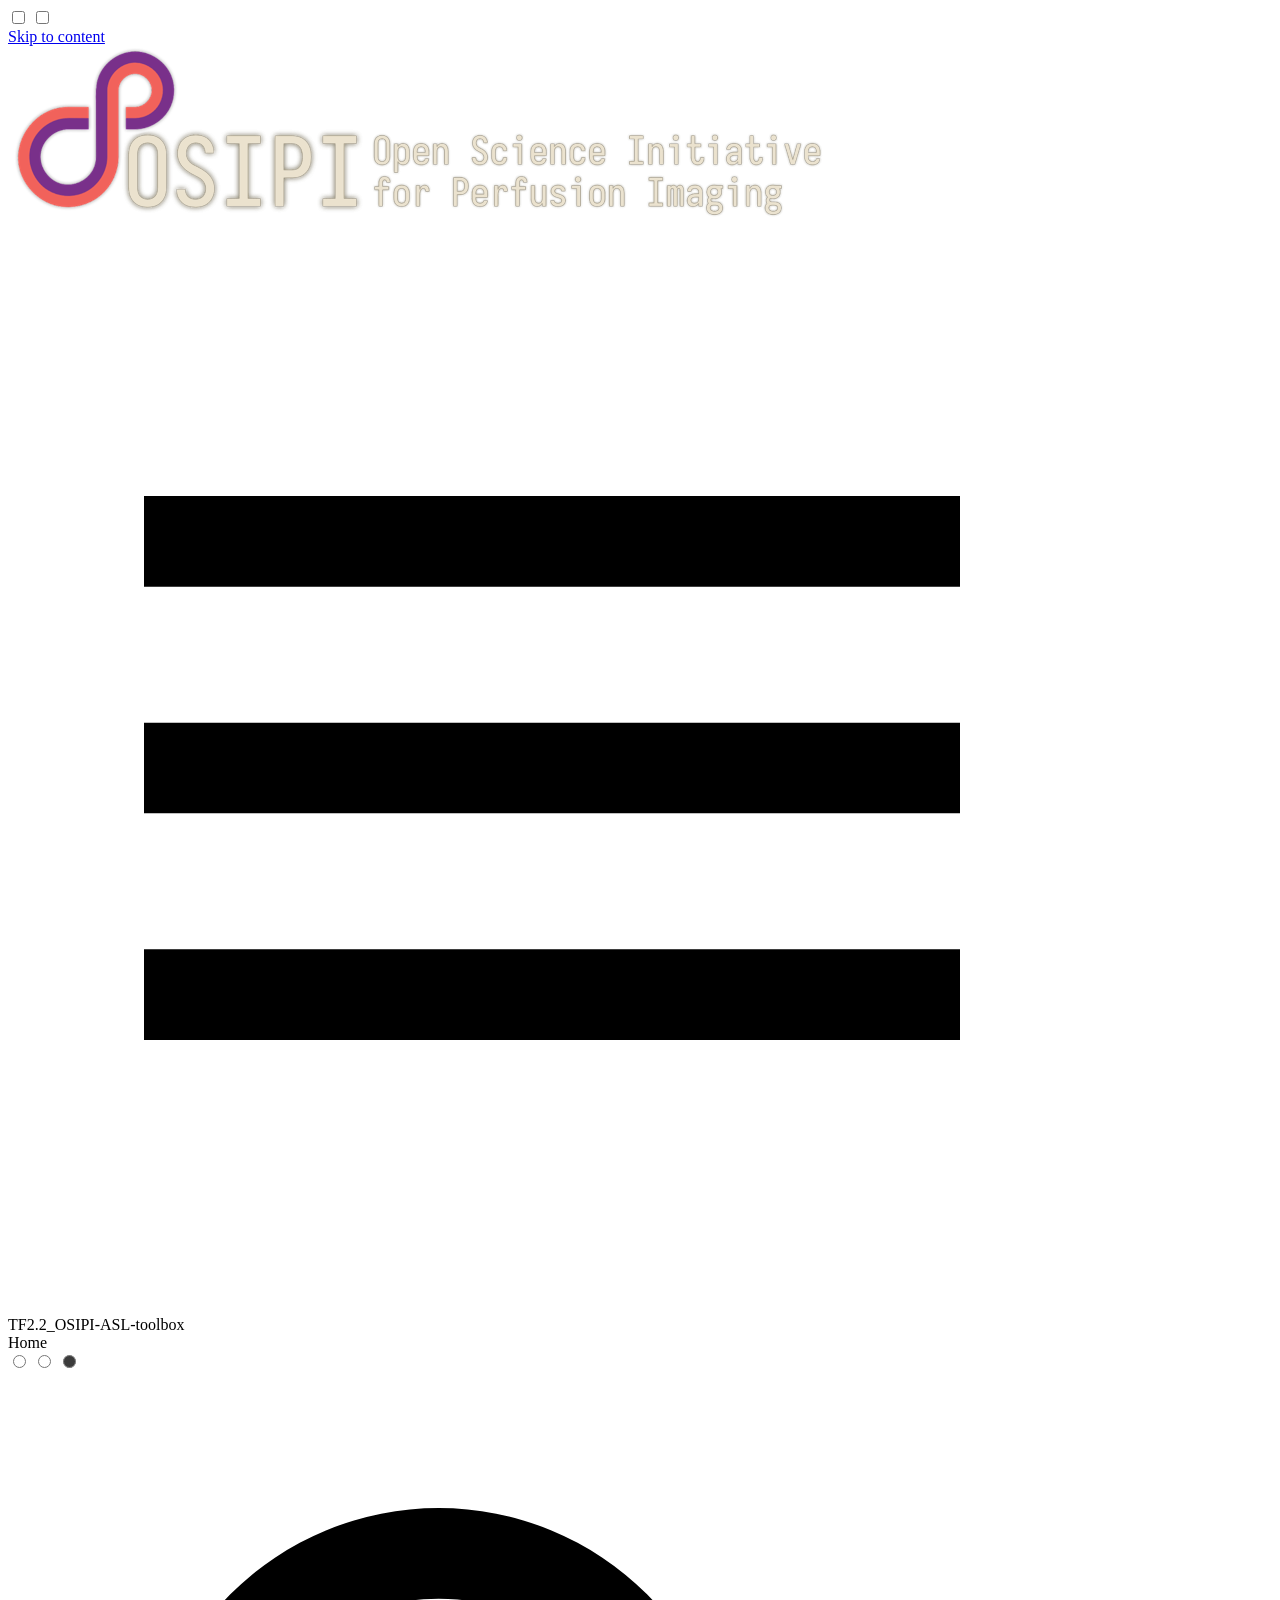
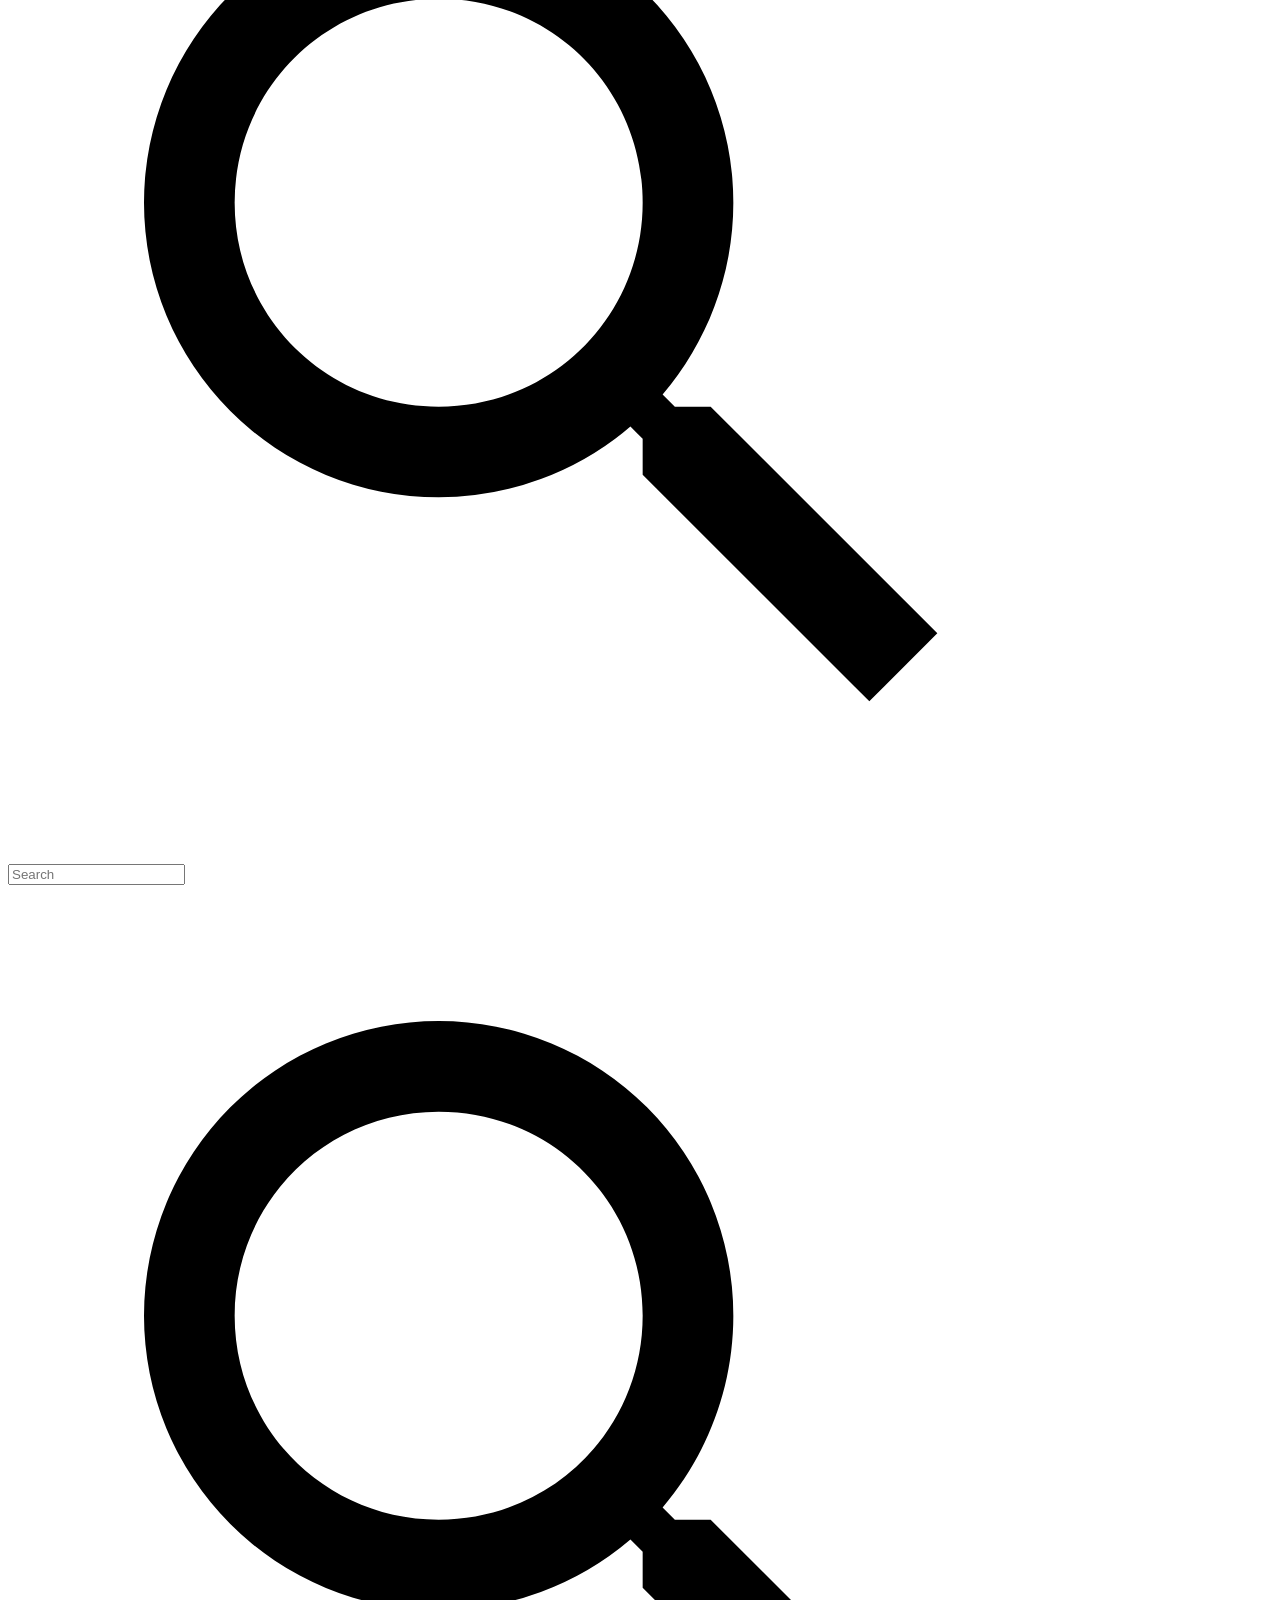
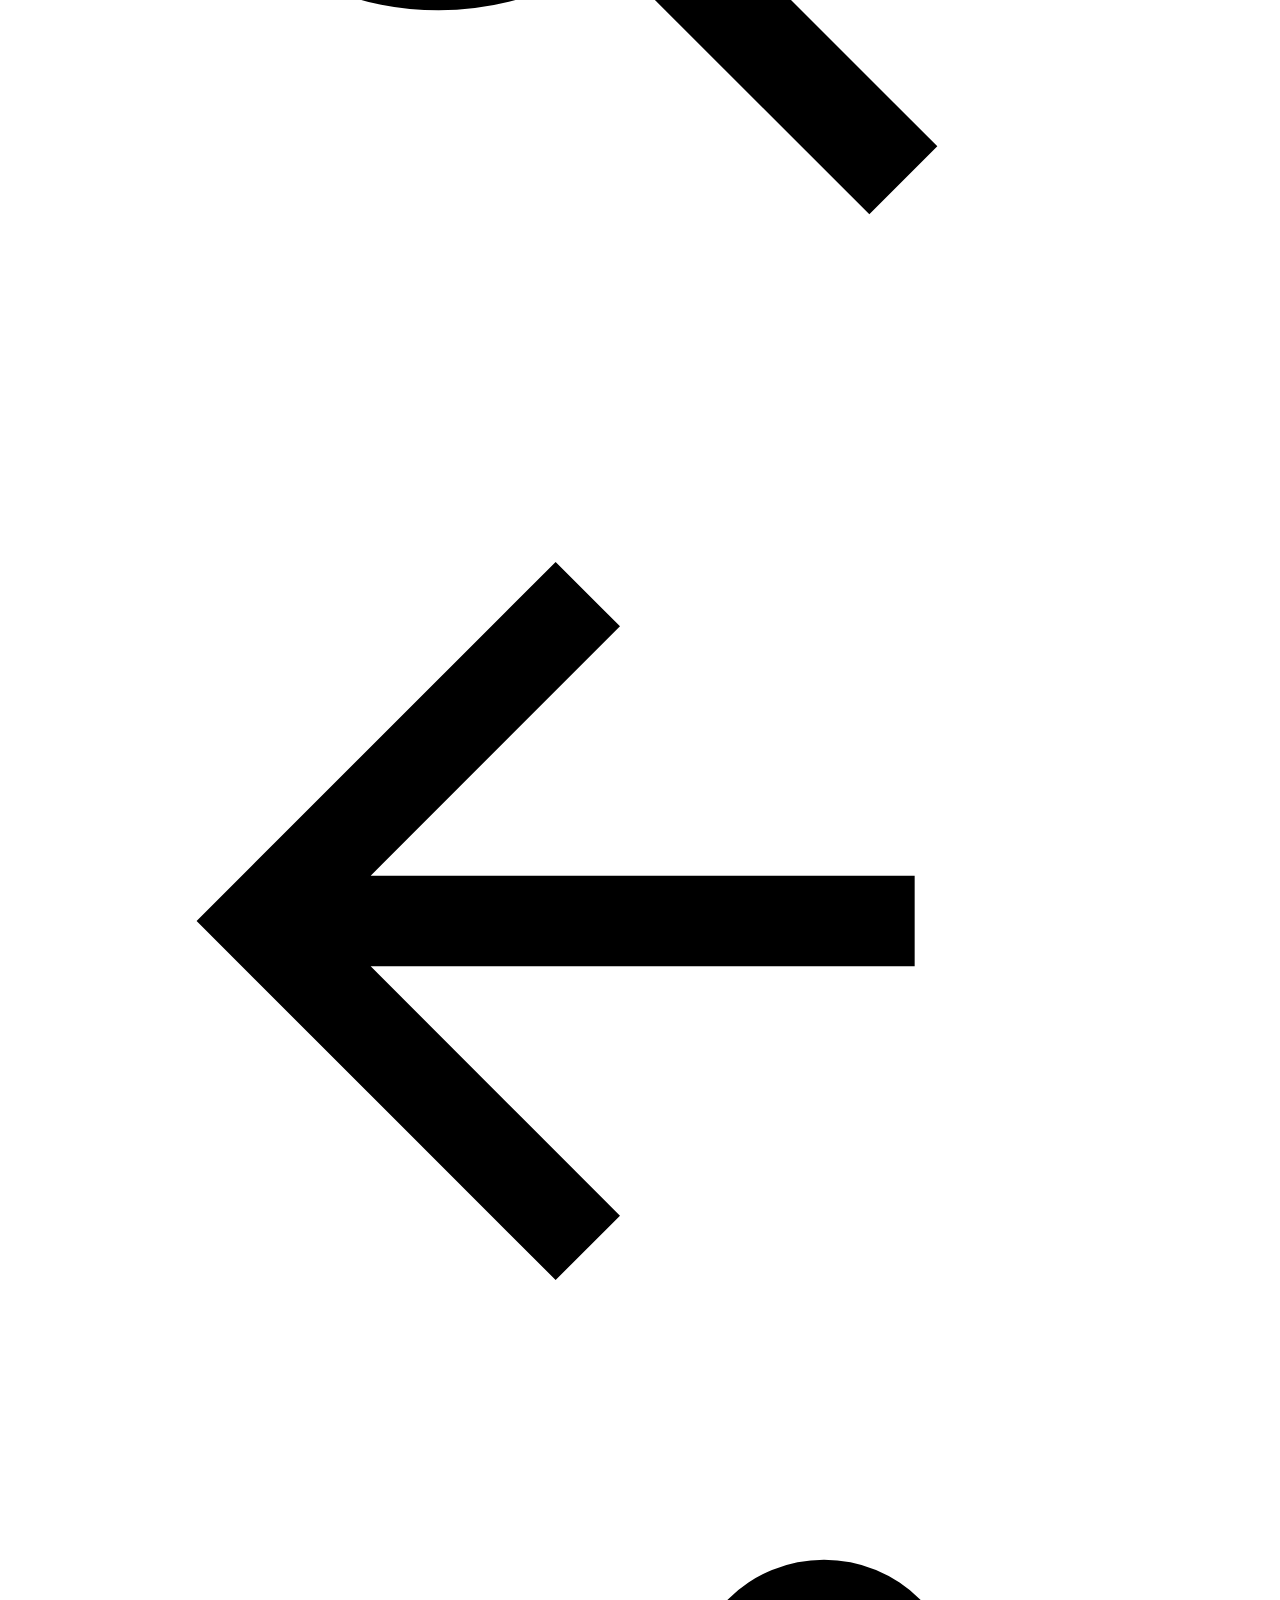
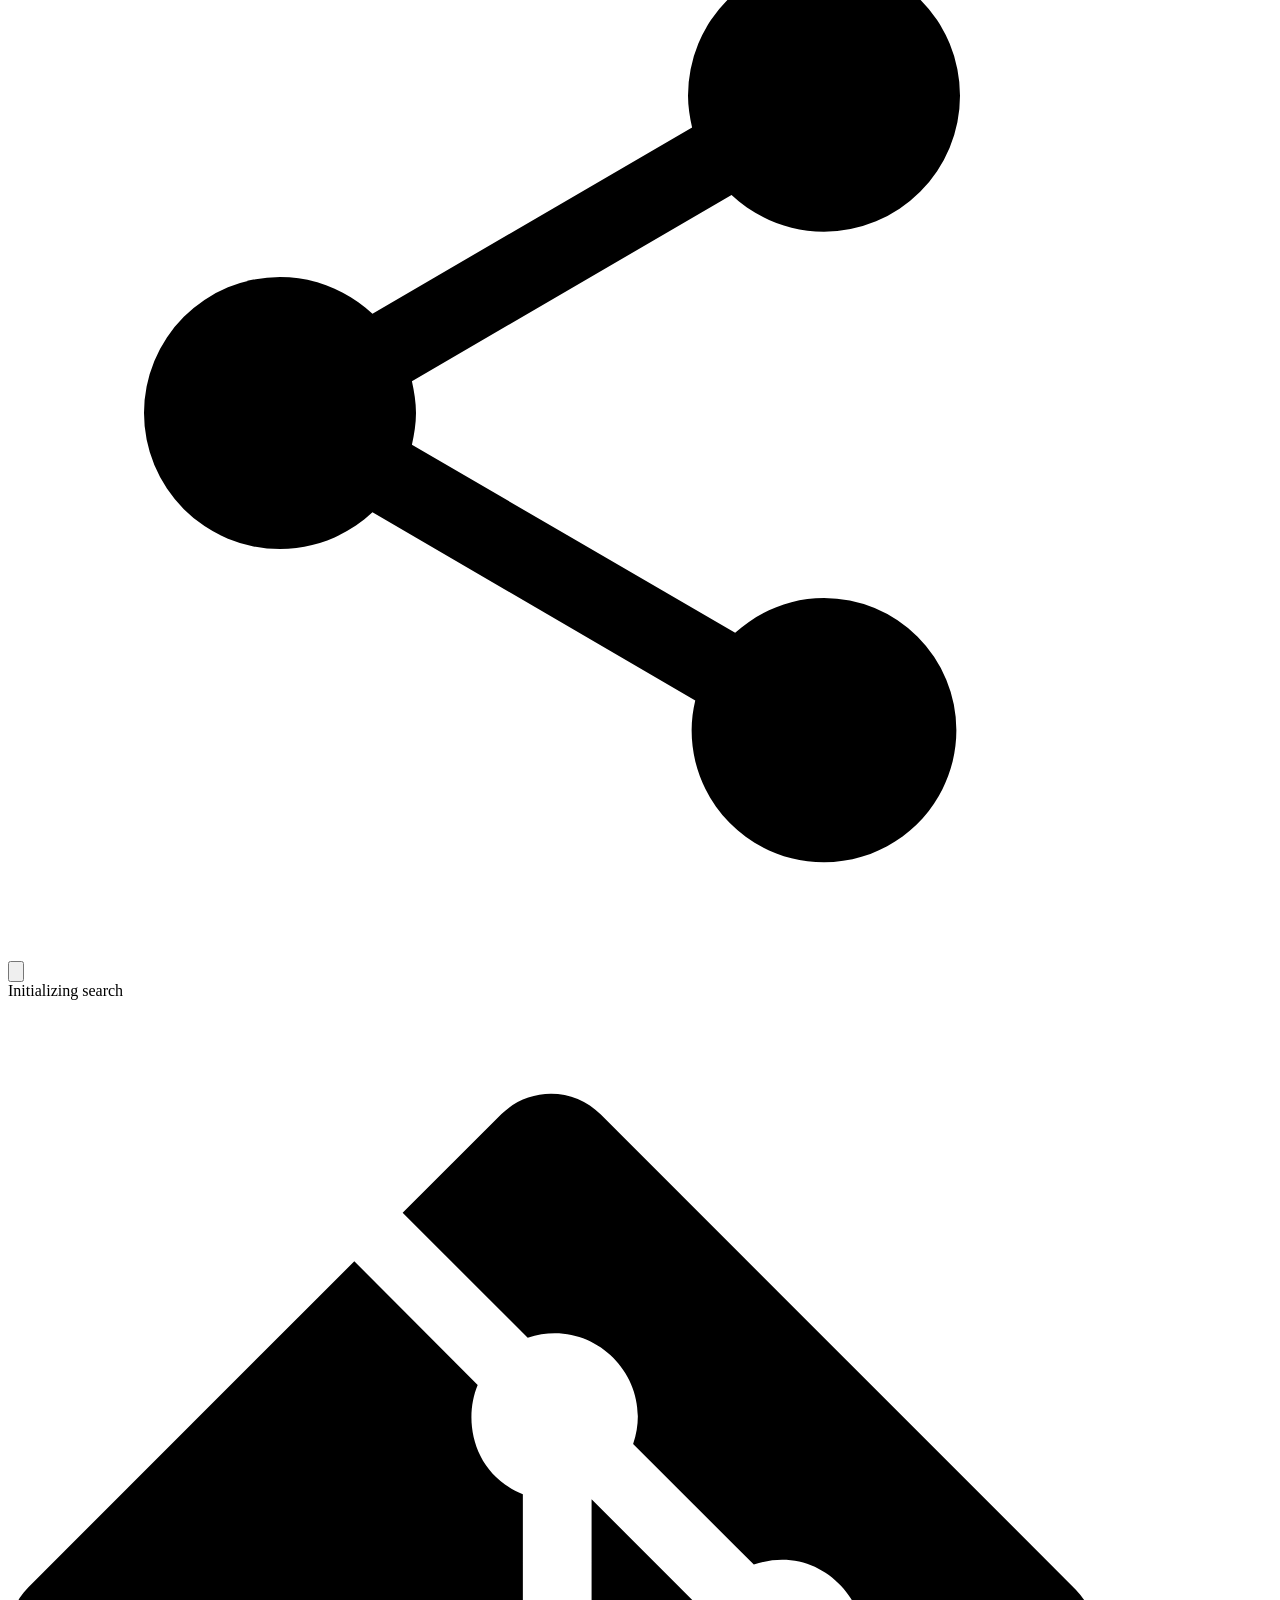
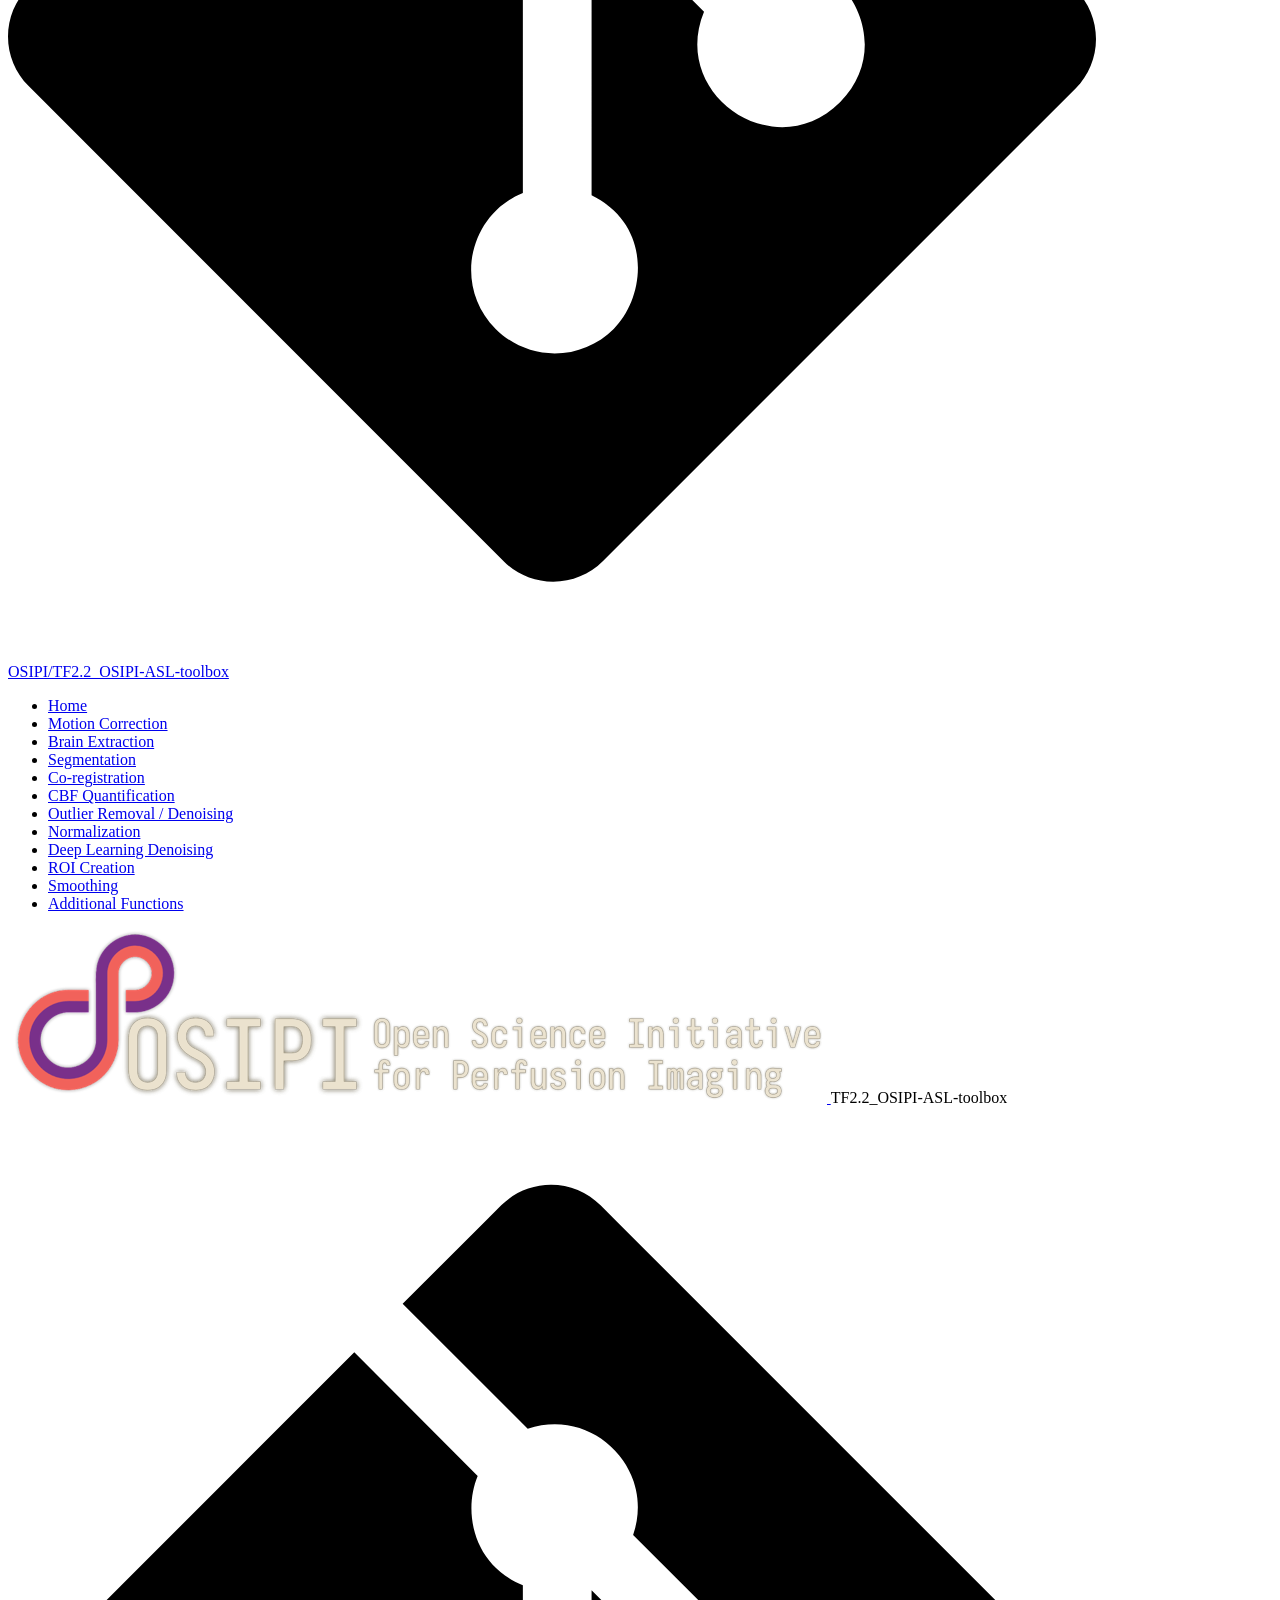
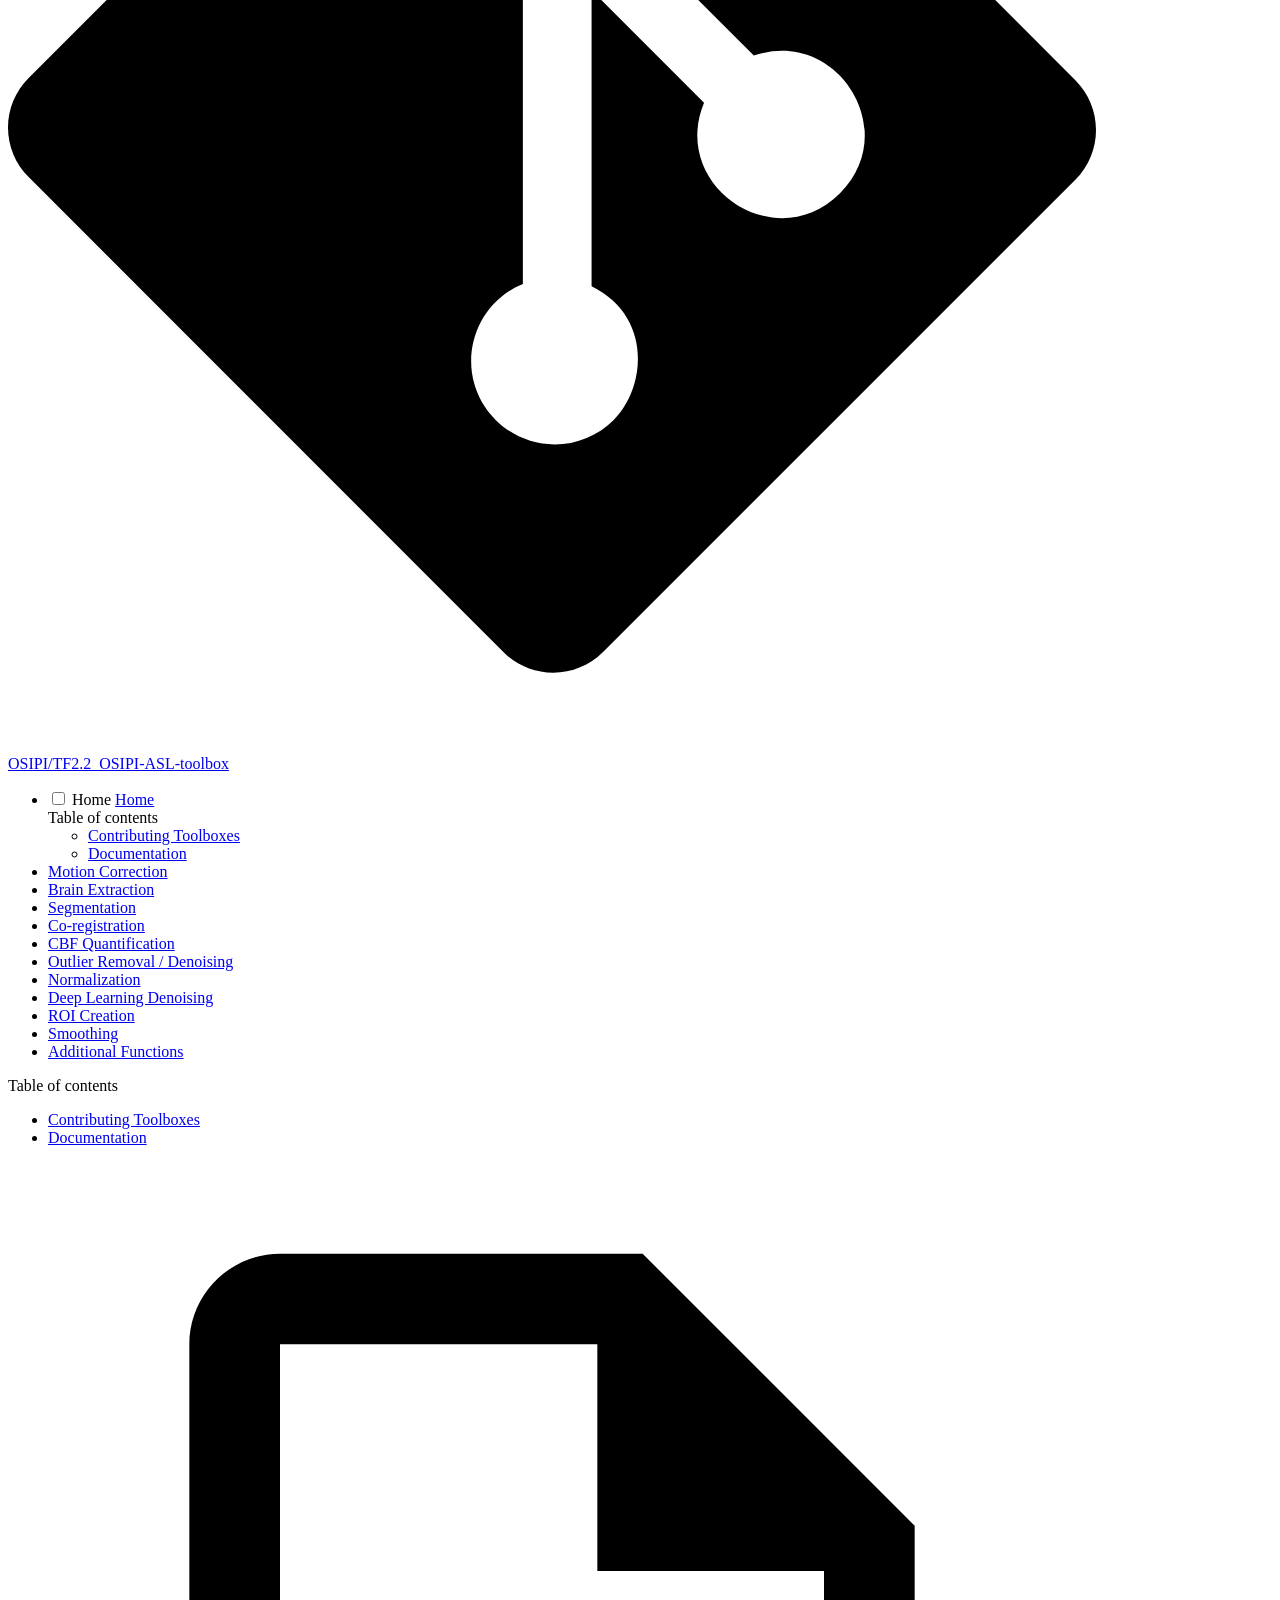
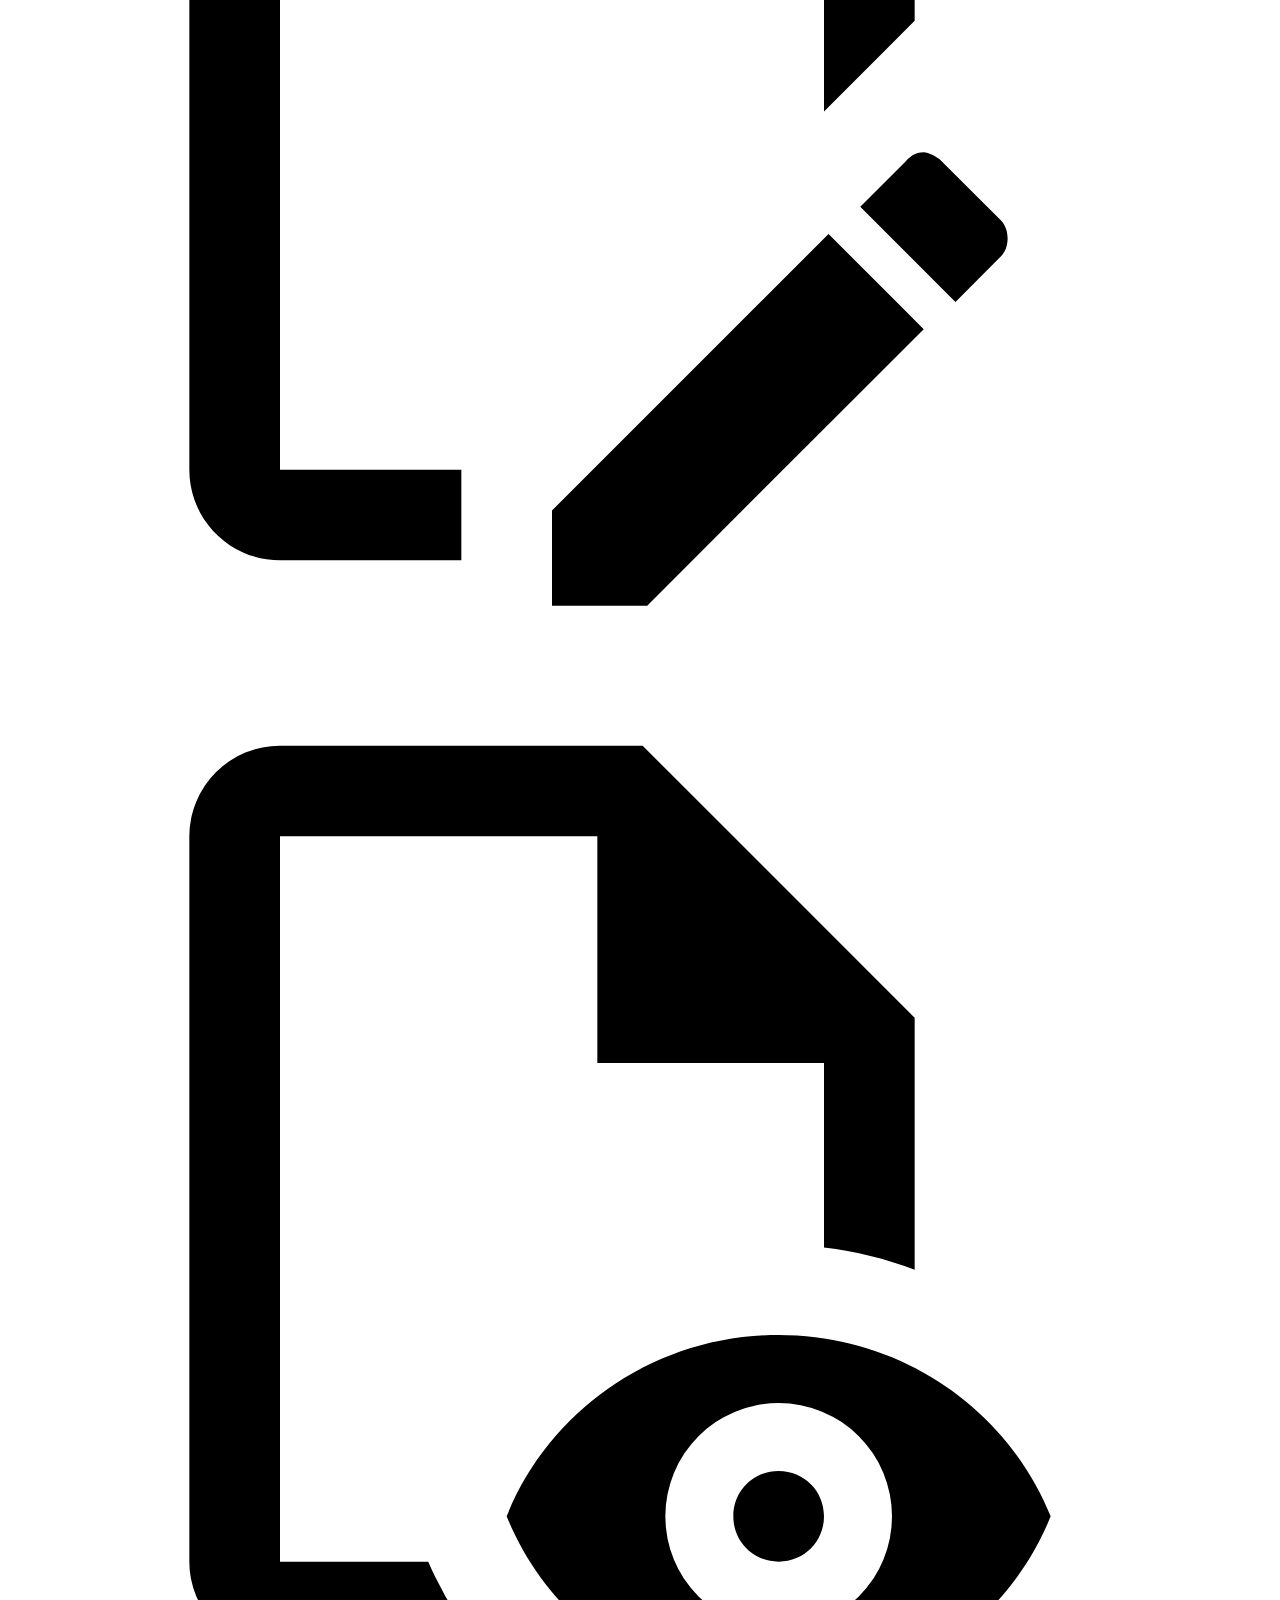
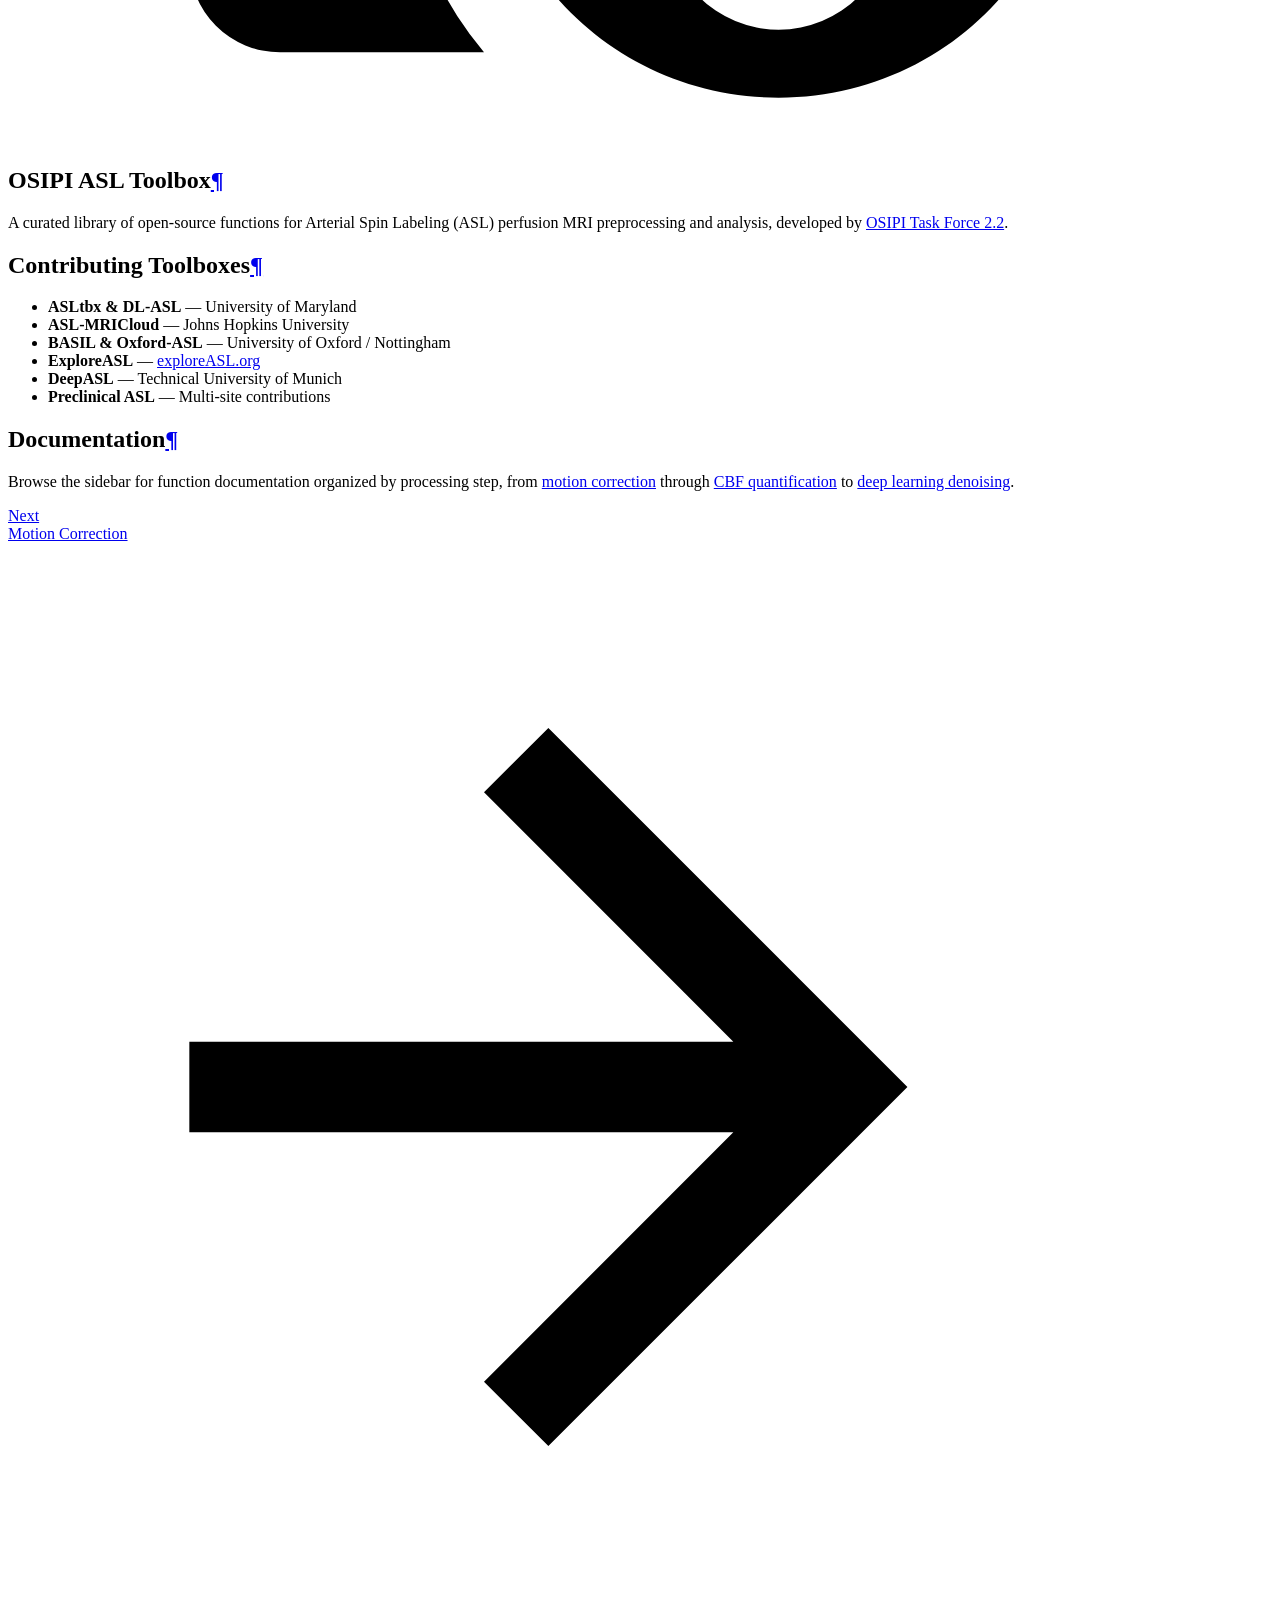
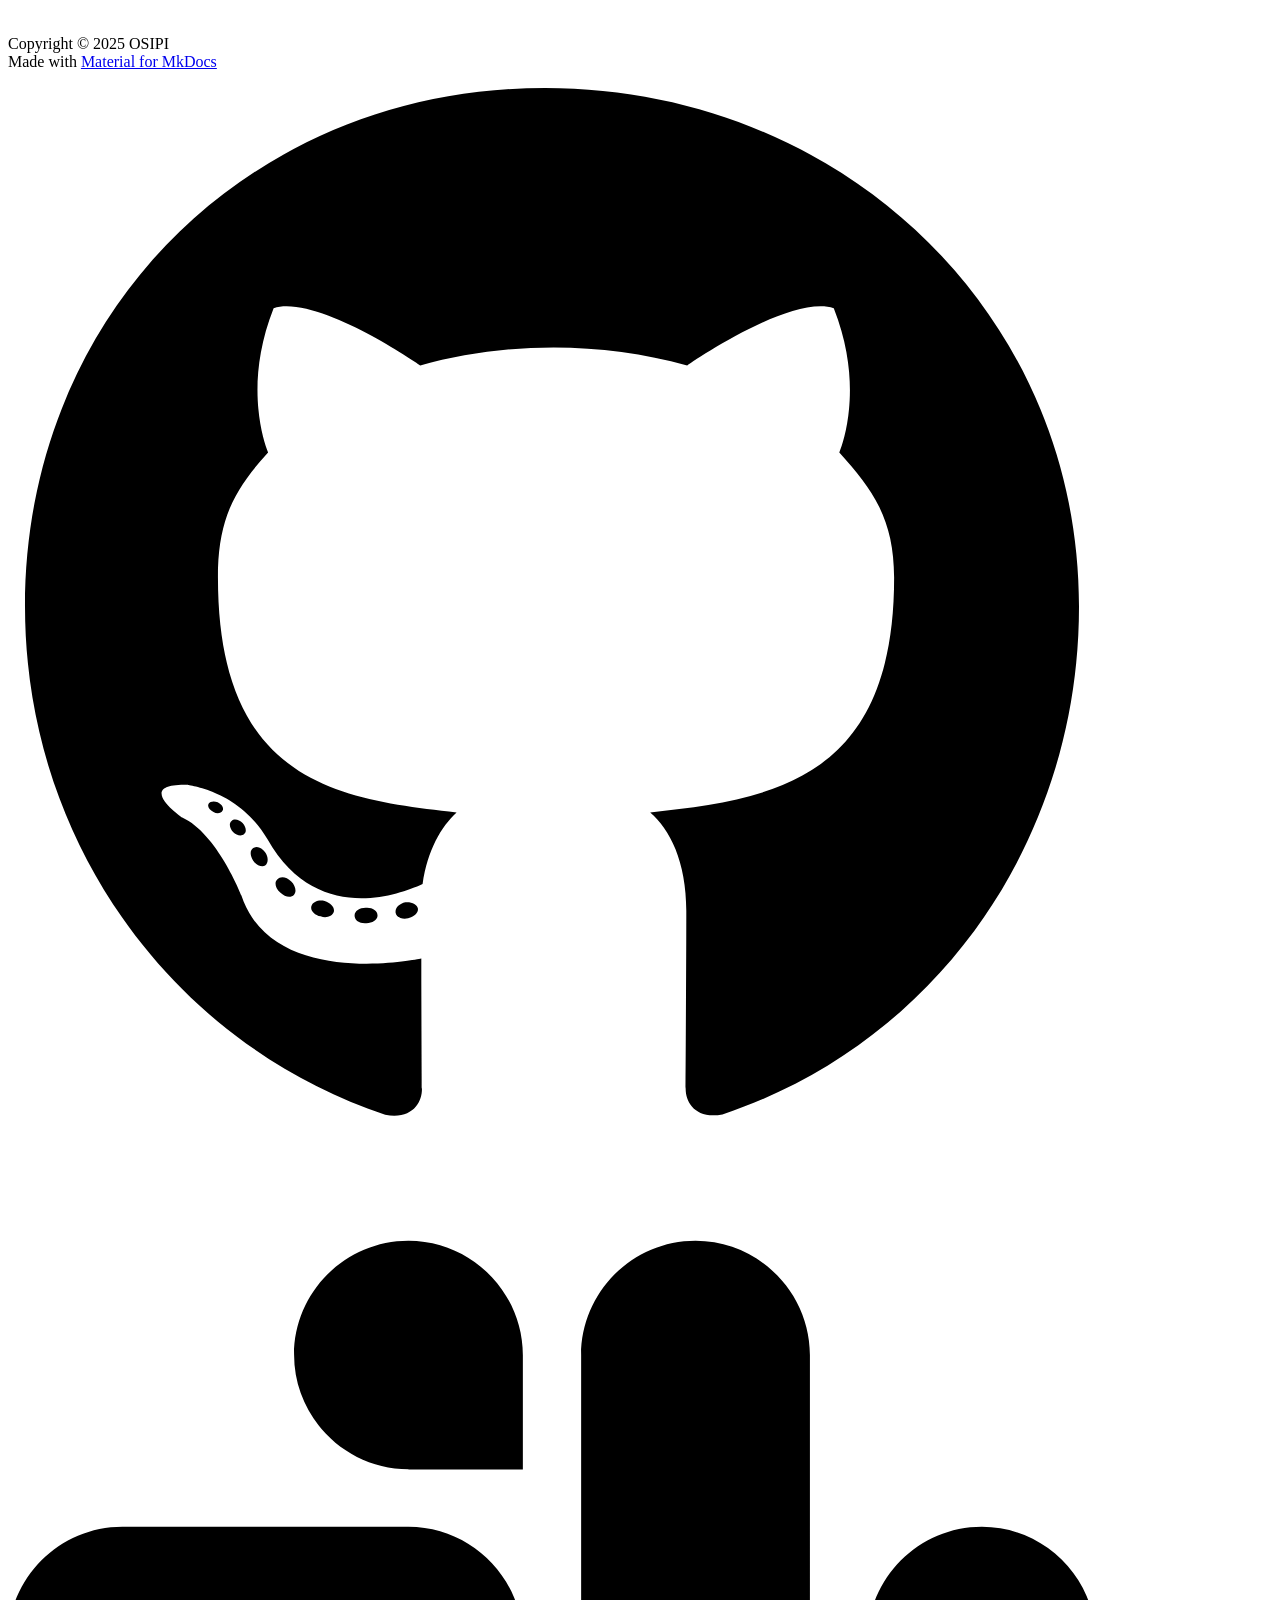
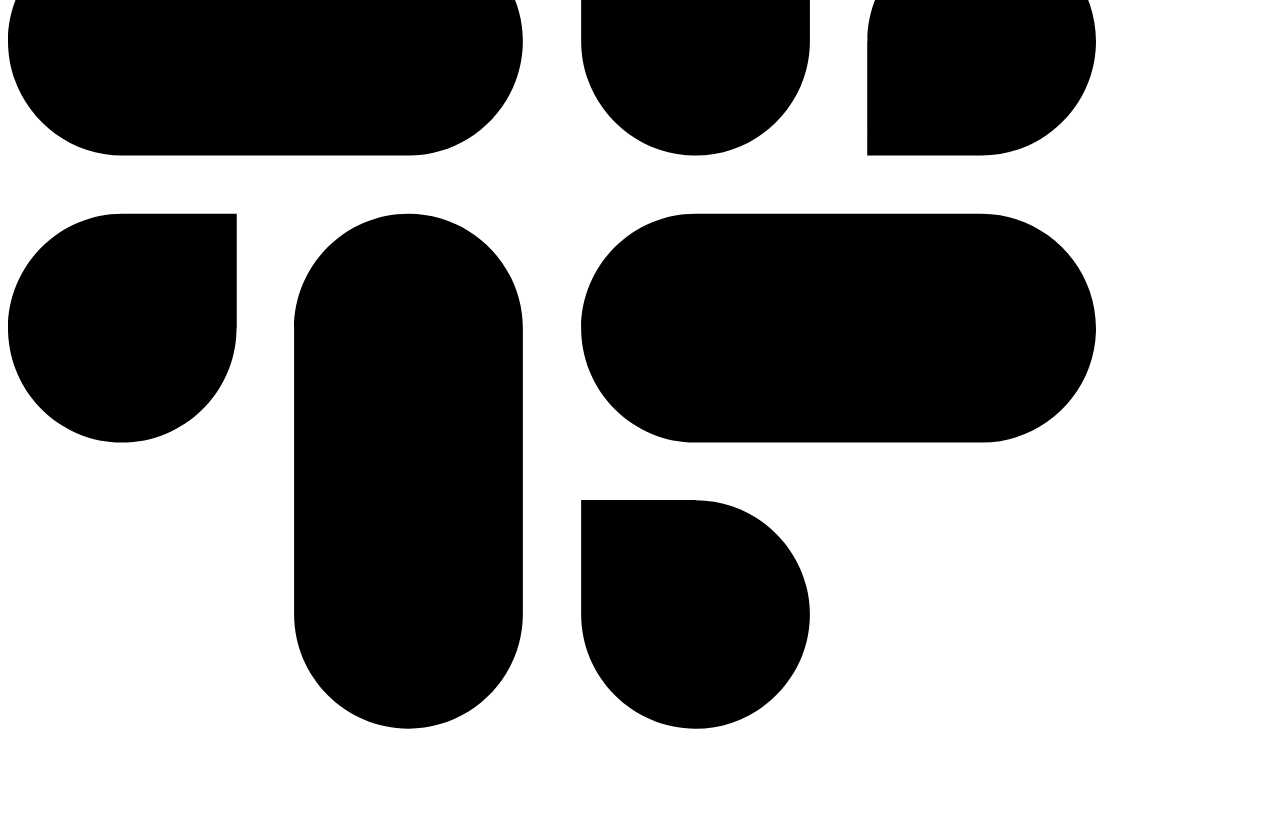
==== index.html @ 8645331b "Deployed 9d93c1c with MkDocs version: 1.6.1" ====
<!doctype html><html lang=en class=no-js> <head><meta charset=utf-8><meta name=viewport content="width=device-width,initial-scale=1"><meta name=description content="OSIPI aims to develop resources and best practices for the analysis of perfusion imaging data and interoperability of the analysis results."><meta name=author content=OSIPI><link href=https://osipi.github.io/TF2.2_OSIPI-ASL-toolbox/ rel=canonical><link href=motion_correction/ rel=next><link rel=icon href=assets/osipiImgs/OSIPI_logo_only_square.png><meta name=generator content="mkdocs-1.6.1, mkdocs-material-9.7.1"><title>TF2.2_OSIPI-ASL-toolbox</title><link rel=stylesheet href=assets/stylesheets/main.484c7ddc.min.css><link rel=stylesheet href=assets/stylesheets/palette.ab4e12ef.min.css><link rel=preconnect href=https://fonts.gstatic.com crossorigin><link rel=stylesheet href="https://fonts.googleapis.com/css?family=Roboto:300,300i,400,400i,700,700i%7CRoboto+Mono:400,400i,700,700i&display=fallback"><style>:root{--md-text-font:"Roboto";--md-code-font:"Roboto Mono"}</style><link rel=stylesheet href=assets/stylesheets/extra.css><script>__md_scope=new URL(".",location),__md_hash=e=>[...e].reduce(((e,_)=>(e<<5)-e+_.charCodeAt(0)),0),__md_get=(e,_=localStorage,t=__md_scope)=>JSON.parse(_.getItem(t.pathname+"."+e)),__md_set=(e,_,t=localStorage,a=__md_scope)=>{try{t.setItem(a.pathname+"."+e,JSON.stringify(_))}catch(e){}}</script></head> <body dir=ltr data-md-color-scheme=default data-md-color-primary=indigo data-md-color-accent=indigo> <input class=md-toggle data-md-toggle=drawer type=checkbox id=__drawer autocomplete=off> <input class=md-toggle data-md-toggle=search type=checkbox id=__search autocomplete=off> <label class=md-overlay for=__drawer></label> <div data-md-component=skip> <a href=#osipi-asl-toolbox class=md-skip> Skip to content </a> </div> <div data-md-component=announce> </div> <header class=md-header data-md-component=header> <nav class="md-header__inner md-grid" aria-label=Header> <a href=. title=TF2.2_OSIPI-ASL-toolbox class="md-header__button md-logo" aria-label=TF2.2_OSIPI-ASL-toolbox data-md-component=logo> <img src=assets/osipiImgs/OSIPI_logo.png alt=logo> </a> <label class="md-header__button md-icon" for=__drawer> <svg xmlns=http://www.w3.org/2000/svg viewbox="0 0 24 24"><path d="M3 6h18v2H3zm0 5h18v2H3zm0 5h18v2H3z"/></svg> </label> <div class=md-header__title data-md-component=header-title> <div class=md-header__ellipsis> <div class=md-header__topic> <span class=md-ellipsis> TF2.2_OSIPI-ASL-toolbox </span> </div> <div class=md-header__topic data-md-component=header-topic> <span class=md-ellipsis> Home </span> </div> </div> </div> <form class=md-header__option data-md-component=palette> <input class=md-option data-md-color-media=(prefers-color-scheme) data-md-color-scheme=default data-md-color-primary=indigo data-md-color-accent=indigo aria-label="Switch to light mode" type=radio name=__palette id=__palette_0> <label class="md-header__button md-icon" title="Switch to light mode" for=__palette_1 hidden> <svg xmlns=http://www.w3.org/2000/svg viewbox="0 0 24 24"><path d="M3.9 12c0-1.71 1.39-3.1 3.1-3.1h4V7H7a5 5 0 0 0-5 5 5 5 0 0 0 5 5h4v-1.9H7c-1.71 0-3.1-1.39-3.1-3.1M8 13h8v-2H8zm9-6h-4v1.9h4c1.71 0 3.1 1.39 3.1 3.1s-1.39 3.1-3.1 3.1h-4V17h4a5 5 0 0 0 5-5 5 5 0 0 0-5-5"/></svg> </label> <input class=md-option data-md-color-media="(prefers-color-scheme: light)" data-md-color-scheme=default data-md-color-primary=indigo data-md-color-accent=indigo aria-label="Switch to dark mode" type=radio name=__palette id=__palette_1> <label class="md-header__button md-icon" title="Switch to dark mode" for=__palette_2 hidden> <svg xmlns=http://www.w3.org/2000/svg viewbox="0 0 24 24"><path d="M17 7H7a5 5 0 0 0-5 5 5 5 0 0 0 5 5h10a5 5 0 0 0 5-5 5 5 0 0 0-5-5m0 8a3 3 0 0 1-3-3 3 3 0 0 1 3-3 3 3 0 0 1 3 3 3 3 0 0 1-3 3"/></svg> </label> <input class=md-option data-md-color-media="(prefers-color-scheme: dark)" data-md-color-scheme=slate data-md-color-primary=black data-md-color-accent=indigo aria-label="Switch to system preference" type=radio name=__palette id=__palette_2> <label class="md-header__button md-icon" title="Switch to system preference" for=__palette_0 hidden> <svg xmlns=http://www.w3.org/2000/svg viewbox="0 0 24 24"><path d="M17 7H7a5 5 0 0 0-5 5 5 5 0 0 0 5 5h10a5 5 0 0 0 5-5 5 5 0 0 0-5-5M7 15a3 3 0 0 1-3-3 3 3 0 0 1 3-3 3 3 0 0 1 3 3 3 3 0 0 1-3 3"/></svg> </label> </form> <script>var palette=__md_get("__palette");if(palette&&palette.color){if("(prefers-color-scheme)"===palette.color.media){var media=matchMedia("(prefers-color-scheme: light)"),input=document.querySelector(media.matches?"[data-md-color-media='(prefers-color-scheme: light)']":"[data-md-color-media='(prefers-color-scheme: dark)']");palette.color.media=input.getAttribute("data-md-color-media"),palette.color.scheme=input.getAttribute("data-md-color-scheme"),palette.color.primary=input.getAttribute("data-md-color-primary"),palette.color.accent=input.getAttribute("data-md-color-accent")}for(var[key,value]of Object.entries(palette.color))document.body.setAttribute("data-md-color-"+key,value)}</script> <label class="md-header__button md-icon" for=__search> <svg xmlns=http://www.w3.org/2000/svg viewbox="0 0 24 24"><path d="M9.5 3A6.5 6.5 0 0 1 16 9.5c0 1.61-.59 3.09-1.56 4.23l.27.27h.79l5 5-1.5 1.5-5-5v-.79l-.27-.27A6.52 6.52 0 0 1 9.5 16 6.5 6.5 0 0 1 3 9.5 6.5 6.5 0 0 1 9.5 3m0 2C7 5 5 7 5 9.5S7 14 9.5 14 14 12 14 9.5 12 5 9.5 5"/></svg> </label> <div class=md-search data-md-component=search role=dialog> <label class=md-search__overlay for=__search></label> <div class=md-search__inner role=search> <form class=md-search__form name=search> <input type=text class=md-search__input name=query aria-label=Search placeholder=Search autocapitalize=off autocorrect=off autocomplete=off spellcheck=false data-md-component=search-query required> <label class="md-search__icon md-icon" for=__search> <svg xmlns=http://www.w3.org/2000/svg viewbox="0 0 24 24"><path d="M9.5 3A6.5 6.5 0 0 1 16 9.5c0 1.61-.59 3.09-1.56 4.23l.27.27h.79l5 5-1.5 1.5-5-5v-.79l-.27-.27A6.52 6.52 0 0 1 9.5 16 6.5 6.5 0 0 1 3 9.5 6.5 6.5 0 0 1 9.5 3m0 2C7 5 5 7 5 9.5S7 14 9.5 14 14 12 14 9.5 12 5 9.5 5"/></svg> <svg xmlns=http://www.w3.org/2000/svg viewbox="0 0 24 24"><path d="M20 11v2H8l5.5 5.5-1.42 1.42L4.16 12l7.92-7.92L13.5 5.5 8 11z"/></svg> </label> <nav class=md-search__options aria-label=Search> <a href=javascript:void(0) class="md-search__icon md-icon" title=Share aria-label=Share data-clipboard data-clipboard-text data-md-component=search-share tabindex=-1> <svg xmlns=http://www.w3.org/2000/svg viewbox="0 0 24 24"><path d="M18 16.08c-.76 0-1.44.3-1.96.77L8.91 12.7c.05-.23.09-.46.09-.7s-.04-.47-.09-.7l7.05-4.11c.54.5 1.25.81 2.04.81a3 3 0 0 0 3-3 3 3 0 0 0-3-3 3 3 0 0 0-3 3c0 .24.04.47.09.7L8.04 9.81C7.5 9.31 6.79 9 6 9a3 3 0 0 0-3 3 3 3 0 0 0 3 3c.79 0 1.5-.31 2.04-.81l7.12 4.15c-.05.21-.08.43-.08.66 0 1.61 1.31 2.91 2.92 2.91s2.92-1.3 2.92-2.91A2.92 2.92 0 0 0 18 16.08"/></svg> </a> <button type=reset class="md-search__icon md-icon" title=Clear aria-label=Clear tabindex=-1> <svg xmlns=http://www.w3.org/2000/svg viewbox="0 0 24 24"><path d="M19 6.41 17.59 5 12 10.59 6.41 5 5 6.41 10.59 12 5 17.59 6.41 19 12 13.41 17.59 19 19 17.59 13.41 12z"/></svg> </button> </nav> <div class=md-search__suggest data-md-component=search-suggest></div> </form> <div class=md-search__output> <div class=md-search__scrollwrap tabindex=0 data-md-scrollfix> <div class=md-search-result data-md-component=search-result> <div class=md-search-result__meta> Initializing search </div> <ol class=md-search-result__list role=presentation></ol> </div> </div> </div> </div> </div> <div class=md-header__source> <a href=https://github.com/OSIPI/TF2.2_OSIPI-ASL-toolbox title="Go to repository" class=md-source data-md-component=source> <div class="md-source__icon md-icon"> <svg xmlns=http://www.w3.org/2000/svg viewbox="0 0 448 512"><!-- Font Awesome Free 7.1.0 by @fontawesome - https://fontawesome.com License - https://fontawesome.com/license/free (Icons: CC BY 4.0, Fonts: SIL OFL 1.1, Code: MIT License) Copyright 2025 Fonticons, Inc.--><path d="M439.6 236.1 244 40.5c-5.4-5.5-12.8-8.5-20.4-8.5s-15 3-20.4 8.4L162.5 81l51.5 51.5c27.1-9.1 52.7 16.8 43.4 43.7l49.7 49.7c34.2-11.8 61.2 31 35.5 56.7-26.5 26.5-70.2-2.9-56-37.3L240.3 199v121.9c25.3 12.5 22.3 41.8 9.1 55-6.4 6.4-15.2 10.1-24.3 10.1s-17.8-3.6-24.3-10.1c-17.6-17.6-11.1-46.9 11.2-56v-123c-20.8-8.5-24.6-30.7-18.6-45L142.6 101 8.5 235.1C3 240.6 0 247.9 0 255.5s3 15 8.5 20.4l195.6 195.7c5.4 5.4 12.7 8.4 20.4 8.4s15-3 20.4-8.4l194.7-194.7c5.4-5.4 8.4-12.8 8.4-20.4s-3-15-8.4-20.4"/></svg> </div> <div class=md-source__repository> OSIPI/TF2.2_OSIPI-ASL-toolbox </div> </a> </div> </nav> </header> <div class=md-container data-md-component=container> <nav class=md-tabs aria-label=Tabs data-md-component=tabs> <div class=md-grid> <ul class=md-tabs__list> <li class="md-tabs__item md-tabs__item--active"> <a href=. class=md-tabs__link> Home </a> </li> <li class=md-tabs__item> <a href=motion_correction/ class=md-tabs__link> Motion Correction </a> </li> <li class=md-tabs__item> <a href=brain_extraction/ class=md-tabs__link> Brain Extraction </a> </li> <li class=md-tabs__item> <a href=segmentation/ class=md-tabs__link> Segmentation </a> </li> <li class=md-tabs__item> <a href=co_registration/ class=md-tabs__link> Co-registration </a> </li> <li class=md-tabs__item> <a href=cbf_quantification/ class=md-tabs__link> CBF Quantification </a> </li> <li class=md-tabs__item> <a href=denoising/ class=md-tabs__link> Outlier Removal / Denoising </a> </li> <li class=md-tabs__item> <a href=normalization/ class=md-tabs__link> Normalization </a> </li> <li class=md-tabs__item> <a href=deep_learning/ class=md-tabs__link> Deep Learning Denoising </a> </li> <li class=md-tabs__item> <a href=roi_creation/ class=md-tabs__link> ROI Creation </a> </li> <li class=md-tabs__item> <a href=smoothing/ class=md-tabs__link> Smoothing </a> </li> <li class=md-tabs__item> <a href=additional_tools/ class=md-tabs__link> Additional Functions </a> </li> </ul> </div> </nav> <main class=md-main data-md-component=main> <div class="md-main__inner md-grid"> <div class="md-sidebar md-sidebar--primary" data-md-component=sidebar data-md-type=navigation> <div class=md-sidebar__scrollwrap> <div class=md-sidebar__inner> <nav class="md-nav md-nav--primary md-nav--lifted" aria-label=Navigation data-md-level=0> <label class=md-nav__title for=__drawer> <a href=. title=TF2.2_OSIPI-ASL-toolbox class="md-nav__button md-logo" aria-label=TF2.2_OSIPI-ASL-toolbox data-md-component=logo> <img src=assets/osipiImgs/OSIPI_logo.png alt=logo> </a> TF2.2_OSIPI-ASL-toolbox </label> <div class=md-nav__source> <a href=https://github.com/OSIPI/TF2.2_OSIPI-ASL-toolbox title="Go to repository" class=md-source data-md-component=source> <div class="md-source__icon md-icon"> <svg xmlns=http://www.w3.org/2000/svg viewbox="0 0 448 512"><!-- Font Awesome Free 7.1.0 by @fontawesome - https://fontawesome.com License - https://fontawesome.com/license/free (Icons: CC BY 4.0, Fonts: SIL OFL 1.1, Code: MIT License) Copyright 2025 Fonticons, Inc.--><path d="M439.6 236.1 244 40.5c-5.4-5.5-12.8-8.5-20.4-8.5s-15 3-20.4 8.4L162.5 81l51.5 51.5c27.1-9.1 52.7 16.8 43.4 43.7l49.7 49.7c34.2-11.8 61.2 31 35.5 56.7-26.5 26.5-70.2-2.9-56-37.3L240.3 199v121.9c25.3 12.5 22.3 41.8 9.1 55-6.4 6.4-15.2 10.1-24.3 10.1s-17.8-3.6-24.3-10.1c-17.6-17.6-11.1-46.9 11.2-56v-123c-20.8-8.5-24.6-30.7-18.6-45L142.6 101 8.5 235.1C3 240.6 0 247.9 0 255.5s3 15 8.5 20.4l195.6 195.7c5.4 5.4 12.7 8.4 20.4 8.4s15-3 20.4-8.4l194.7-194.7c5.4-5.4 8.4-12.8 8.4-20.4s-3-15-8.4-20.4"/></svg> </div> <div class=md-source__repository> OSIPI/TF2.2_OSIPI-ASL-toolbox </div> </a> </div> <ul class=md-nav__list data-md-scrollfix> <li class="md-nav__item md-nav__item--active"> <input class="md-nav__toggle md-toggle" type=checkbox id=__toc> <label class="md-nav__link md-nav__link--active" for=__toc> <span class=md-ellipsis> Home </span> <span class="md-nav__icon md-icon"></span> </label> <a href=. class="md-nav__link md-nav__link--active"> <span class=md-ellipsis> Home </span> </a> <nav class="md-nav md-nav--secondary" aria-label="Table of contents"> <label class=md-nav__title for=__toc> <span class="md-nav__icon md-icon"></span> Table of contents </label> <ul class=md-nav__list data-md-component=toc data-md-scrollfix> <li class=md-nav__item> <a href=#contributing-toolboxes class=md-nav__link> <span class=md-ellipsis> Contributing Toolboxes </span> </a> </li> <li class=md-nav__item> <a href=#documentation class=md-nav__link> <span class=md-ellipsis> Documentation </span> </a> </li> </ul> </nav> </li> <li class=md-nav__item> <a href=motion_correction/ class=md-nav__link> <span class=md-ellipsis> Motion Correction </span> </a> </li> <li class=md-nav__item> <a href=brain_extraction/ class=md-nav__link> <span class=md-ellipsis> Brain Extraction </span> </a> </li> <li class=md-nav__item> <a href=segmentation/ class=md-nav__link> <span class=md-ellipsis> Segmentation </span> </a> </li> <li class=md-nav__item> <a href=co_registration/ class=md-nav__link> <span class=md-ellipsis> Co-registration </span> </a> </li> <li class=md-nav__item> <a href=cbf_quantification/ class=md-nav__link> <span class=md-ellipsis> CBF Quantification </span> </a> </li> <li class=md-nav__item> <a href=denoising/ class=md-nav__link> <span class=md-ellipsis> Outlier Removal / Denoising </span> </a> </li> <li class=md-nav__item> <a href=normalization/ class=md-nav__link> <span class=md-ellipsis> Normalization </span> </a> </li> <li class=md-nav__item> <a href=deep_learning/ class=md-nav__link> <span class=md-ellipsis> Deep Learning Denoising </span> </a> </li> <li class=md-nav__item> <a href=roi_creation/ class=md-nav__link> <span class=md-ellipsis> ROI Creation </span> </a> </li> <li class=md-nav__item> <a href=smoothing/ class=md-nav__link> <span class=md-ellipsis> Smoothing </span> </a> </li> <li class=md-nav__item> <a href=additional_tools/ class=md-nav__link> <span class=md-ellipsis> Additional Functions </span> </a> </li> </ul> </nav> </div> </div> </div> <div class="md-sidebar md-sidebar--secondary" data-md-component=sidebar data-md-type=toc> <div class=md-sidebar__scrollwrap> <div class=md-sidebar__inner> <nav class="md-nav md-nav--secondary" aria-label="Table of contents"> <label class=md-nav__title for=__toc> <span class="md-nav__icon md-icon"></span> Table of contents </label> <ul class=md-nav__list data-md-component=toc data-md-scrollfix> <li class=md-nav__item> <a href=#contributing-toolboxes class=md-nav__link> <span class=md-ellipsis> Contributing Toolboxes </span> </a> </li> <li class=md-nav__item> <a href=#documentation class=md-nav__link> <span class=md-ellipsis> Documentation </span> </a> </li> </ul> </nav> </div> </div> </div> <div class=md-content data-md-component=content> <article class="md-content__inner md-typeset"> <a href=https://github.com/OSIPI/TF2.2_OSIPI-ASL-toolbox/edit/master/docs/index.md title="Edit this page" class="md-content__button md-icon" rel=edit> <svg xmlns=http://www.w3.org/2000/svg viewbox="0 0 24 24"><path d="M10 20H6V4h7v5h5v3.1l2-2V8l-6-6H6c-1.1 0-2 .9-2 2v16c0 1.1.9 2 2 2h4zm10.2-7c.1 0 .3.1.4.2l1.3 1.3c.2.2.2.6 0 .8l-1 1-2.1-2.1 1-1c.1-.1.2-.2.4-.2m0 3.9L14.1 23H12v-2.1l6.1-6.1z"/></svg> </a> <a href=https://github.com/OSIPI/TF2.2_OSIPI-ASL-toolbox/raw/master/docs/index.md title="View source of this page" class="md-content__button md-icon"> <svg xmlns=http://www.w3.org/2000/svg viewbox="0 0 24 24"><path d="M17 18c.56 0 1 .44 1 1s-.44 1-1 1-1-.44-1-1 .44-1 1-1m0-3c-2.73 0-5.06 1.66-6 4 .94 2.34 3.27 4 6 4s5.06-1.66 6-4c-.94-2.34-3.27-4-6-4m0 6.5a2.5 2.5 0 0 1-2.5-2.5 2.5 2.5 0 0 1 2.5-2.5 2.5 2.5 0 0 1 2.5 2.5 2.5 2.5 0 0 1-2.5 2.5M9.27 20H6V4h7v5h5v4.07c.7.08 1.36.25 2 .49V8l-6-6H6a2 2 0 0 0-2 2v16a2 2 0 0 0 2 2h4.5a8.2 8.2 0 0 1-1.23-2"/></svg> </a> <h1 id=osipi-asl-toolbox>OSIPI ASL Toolbox<a class=headerlink href=#osipi-asl-toolbox title="Permanent link">&para;</a></h1> <p>A curated library of open-source functions for Arterial Spin Labeling (ASL) perfusion MRI preprocessing and analysis, developed by <a href=https://osipi.org/ >OSIPI Task Force 2.2</a>.</p> <h2 id=contributing-toolboxes>Contributing Toolboxes<a class=headerlink href=#contributing-toolboxes title="Permanent link">&para;</a></h2> <ul> <li><strong>ASLtbx &amp; DL-ASL</strong> — University of Maryland</li> <li><strong>ASL-MRICloud</strong> — Johns Hopkins University</li> <li><strong>BASIL &amp; Oxford-ASL</strong> — University of Oxford / Nottingham</li> <li><strong>ExploreASL</strong> — <a href=https://www.exploreasl.org/ >exploreASL.org</a></li> <li><strong>DeepASL</strong> — Technical University of Munich</li> <li><strong>Preclinical ASL</strong> — Multi-site contributions</li> </ul> <h2 id=documentation>Documentation<a class=headerlink href=#documentation title="Permanent link">&para;</a></h2> <p>Browse the sidebar for function documentation organized by processing step, from <a href=motion_correction/ >motion correction</a> through <a href=cbf_quantification/ >CBF quantification</a> to <a href=deep_learning/ >deep learning denoising</a>.</p> </article> </div> <script>var target=document.getElementById(location.hash.slice(1));target&&target.name&&(target.checked=target.name.startsWith("__tabbed_"))</script> </div> <button type=button class="md-top md-icon" data-md-component=top hidden> <svg xmlns=http://www.w3.org/2000/svg viewbox="0 0 24 24"><path d="M13 20h-2V8l-5.5 5.5-1.42-1.42L12 4.16l7.92 7.92-1.42 1.42L13 8z"/></svg> Back to top </button> </main> <footer class=md-footer> <nav class="md-footer__inner md-grid" aria-label=Footer> <a href=motion_correction/ class="md-footer__link md-footer__link--next" aria-label="Next: Motion Correction"> <div class=md-footer__title> <span class=md-footer__direction> Next </span> <div class=md-ellipsis> Motion Correction </div> </div> <div class="md-footer__button md-icon"> <svg xmlns=http://www.w3.org/2000/svg viewbox="0 0 24 24"><path d="M4 11v2h12l-5.5 5.5 1.42 1.42L19.84 12l-7.92-7.92L10.5 5.5 16 11z"/></svg> </div> </a> </nav> <div class="md-footer-meta md-typeset"> <div class="md-footer-meta__inner md-grid"> <div class=md-copyright> <div class=md-copyright__highlight> Copyright &copy; 2025 OSIPI </div> Made with <a href=https://squidfunk.github.io/mkdocs-material/ target=_blank rel=noopener> Material for MkDocs </a> </div> <div class=md-social> <a href=https://github.com/OSIPI target=_blank rel=noopener title=github.com class=md-social__link> <svg xmlns=http://www.w3.org/2000/svg viewbox="0 0 512 512"><!-- Font Awesome Free 7.1.0 by @fontawesome - https://fontawesome.com License - https://fontawesome.com/license/free (Icons: CC BY 4.0, Fonts: SIL OFL 1.1, Code: MIT License) Copyright 2025 Fonticons, Inc.--><path d="M173.9 397.4c0 2-2.3 3.6-5.2 3.6-3.3.3-5.6-1.3-5.6-3.6 0-2 2.3-3.6 5.2-3.6 3-.3 5.6 1.3 5.6 3.6m-31.1-4.5c-.7 2 1.3 4.3 4.3 4.9 2.6 1 5.6 0 6.2-2s-1.3-4.3-4.3-5.2c-2.6-.7-5.5.3-6.2 2.3m44.2-1.7c-2.9.7-4.9 2.6-4.6 4.9.3 2 2.9 3.3 5.9 2.6 2.9-.7 4.9-2.6 4.6-4.6-.3-1.9-3-3.2-5.9-2.9M252.8 8C114.1 8 8 113.3 8 252c0 110.9 69.8 205.8 169.5 239.2 12.8 2.3 17.3-5.6 17.3-12.1 0-6.2-.3-40.4-.3-61.4 0 0-70 15-84.7-29.8 0 0-11.4-29.1-27.8-36.6 0 0-22.9-15.7 1.6-15.4 0 0 24.9 2 38.6 25.8 21.9 38.6 58.6 27.5 72.9 20.9 2.3-16 8.8-27.1 16-33.7-55.9-6.2-112.3-14.3-112.3-110.5 0-27.5 7.6-41.3 23.6-58.9-2.6-6.5-11.1-33.3 2.6-67.9 20.9-6.5 69 27 69 27 20-5.6 41.5-8.5 62.8-8.5s42.8 2.9 62.8 8.5c0 0 48.1-33.6 69-27 13.7 34.7 5.2 61.4 2.6 67.9 16 17.7 25.8 31.5 25.8 58.9 0 96.5-58.9 104.2-114.8 110.5 9.2 7.9 17 22.9 17 46.4 0 33.7-.3 75.4-.3 83.6 0 6.5 4.6 14.4 17.3 12.1C436.2 457.8 504 362.9 504 252 504 113.3 391.5 8 252.8 8M105.2 352.9c-1.3 1-1 3.3.7 5.2 1.6 1.6 3.9 2.3 5.2 1 1.3-1 1-3.3-.7-5.2-1.6-1.6-3.9-2.3-5.2-1m-10.8-8.1c-.7 1.3.3 2.9 2.3 3.9 1.6 1 3.6.7 4.3-.7.7-1.3-.3-2.9-2.3-3.9-2-.6-3.6-.3-4.3.7m32.4 35.6c-1.6 1.3-1 4.3 1.3 6.2 2.3 2.3 5.2 2.6 6.5 1 1.3-1.3.7-4.3-1.3-6.2-2.2-2.3-5.2-2.6-6.5-1m-11.4-14.7c-1.6 1-1.6 3.6 0 5.9s4.3 3.3 5.6 2.3c1.6-1.3 1.6-3.9 0-6.2-1.4-2.3-4-3.3-5.6-2"/></svg> </a> <a href=https://app.slack.com/client/TFGVCE9HS target=_blank rel=noopener title=app.slack.com class=md-social__link> <svg xmlns=http://www.w3.org/2000/svg viewbox="0 0 448 512"><!-- Font Awesome Free 7.1.0 by @fontawesome - https://fontawesome.com License - https://fontawesome.com/license/free (Icons: CC BY 4.0, Fonts: SIL OFL 1.1, Code: MIT License) Copyright 2025 Fonticons, Inc.--><path d="M94.1 315.1c0 25.9-21.2 47.1-47.1 47.1S0 341 0 315.1 21.2 268 47.1 268h47.1v47.1zm23.7 0c0-25.9 21.2-47.1 47.1-47.1s47.1 21.2 47.1 47.1v117.8c0 25.9-21.2 47.1-47.1 47.1s-47.1-21.2-47.1-47.1zm47.1-189c-25.9 0-47.1-21.2-47.1-47.1s21.2-47 47.1-47S212 53.2 212 79.1v47.1h-47.1zm0 23.7c25.9 0 47.1 21.2 47.1 47.1S190.8 244 164.9 244H47.1C21.2 244 0 222.8 0 196.9s21.2-47.1 47.1-47.1zm189 47.1c0-25.9 21.2-47.1 47.1-47.1s47 21.2 47 47.1-21.2 47.1-47.1 47.1h-47.1v-47.1zm-23.7 0c0 25.9-21.2 47.1-47.1 47.1S236 222.8 236 196.9V79.1c0-25.9 21.2-47.1 47.1-47.1s47.1 21.2 47.1 47.1zm-47.1 189c25.9 0 47.1 21.2 47.1 47.1s-21.2 47-47.1 47-47.1-21.2-47.1-47.1v-47.1h47.1zm0-23.7c-25.9 0-47.1-21.2-47.1-47.1s21.2-47.1 47.1-47.1h117.8c25.9 0 47.1 21.2 47.1 47.1s-21.2 47.1-47.1 47.1z"/></svg> </a> </div> </div> </div> </footer> </div> <div class=md-dialog data-md-component=dialog> <div class="md-dialog__inner md-typeset"></div> </div> <script id=__config type=application/json>{"annotate": null, "base": ".", "features": ["announce.dismiss", "content.action.edit", "content.action.view", "content.code.annotate", "content.code.copy", "content.tooltips", "navigation.footer", "navigation.indexes", "navigation.tabs", "navigation.top", "navigation.tracking", "search.highlight", "search.share", "search.suggest", "toc.follow"], "search": "assets/javascripts/workers/search.2c215733.min.js", "tags": null, "translations": {"clipboard.copied": "Copied to clipboard", "clipboard.copy": "Copy to clipboard", "search.result.more.one": "1 more on this page", "search.result.more.other": "# more on this page", "search.result.none": "No matching documents", "search.result.one": "1 matching document", "search.result.other": "# matching documents", "search.result.placeholder": "Type to start searching", "search.result.term.missing": "Missing", "select.version": "Select version"}, "version": null}</script> <script src=assets/javascripts/bundle.79ae519e.min.js></script> </body> </html>
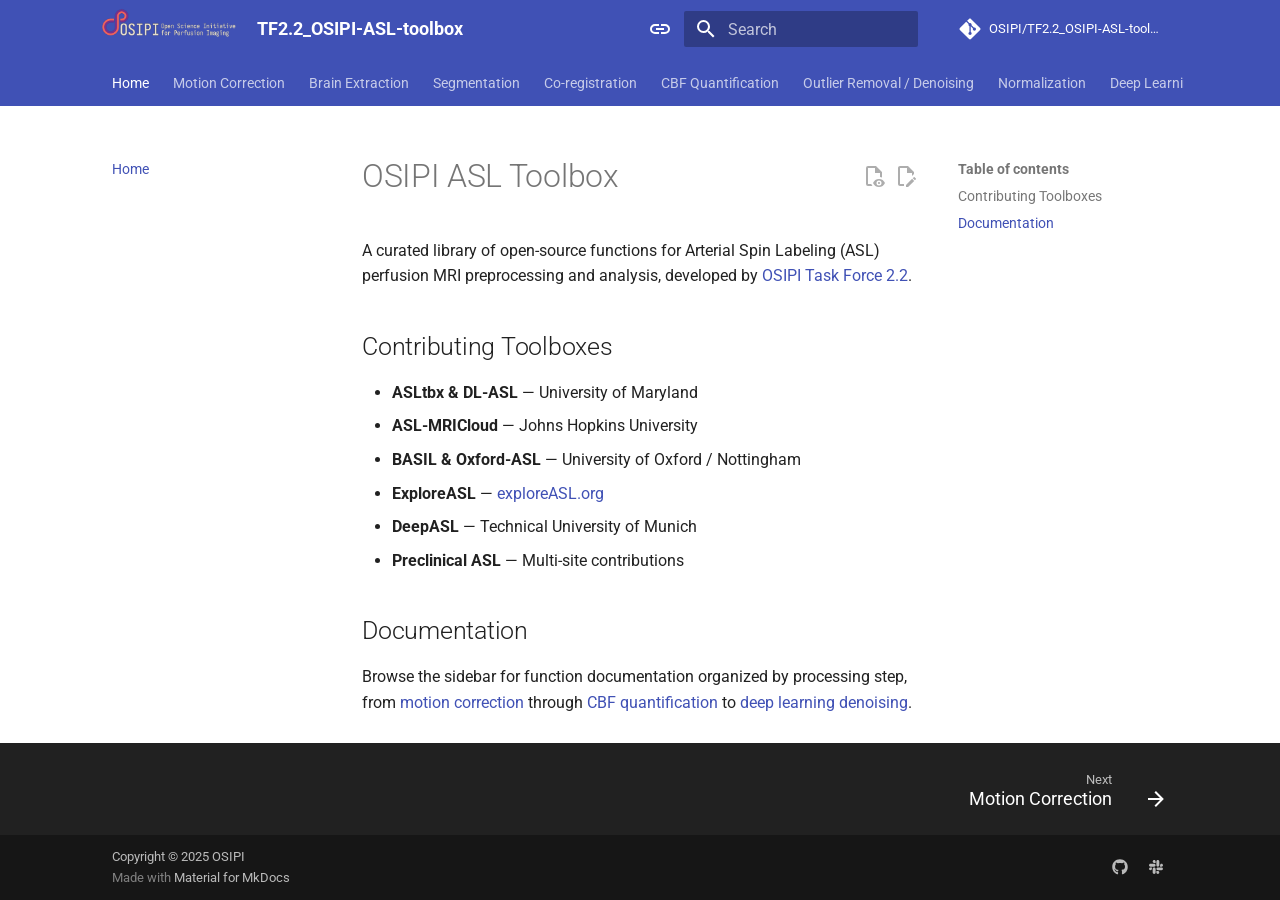
==== commit edfa4ac5: "Deployed 86e7236 with MkDocs version: 1.6.1" ====
--- a/index.html
+++ b/index.html
@@ -1 +1 @@
-<!doctype html><html lang=en class=no-js> <head><meta charset=utf-8><meta name=viewport content="width=device-width,initial-scale=1"><meta name=description content="OSIPI aims to develop resources and best practices for the analysis of perfusion imaging data and interoperability of the analysis results."><meta name=author content=OSIPI><link href=https://osipi.github.io/TF2.2_OSIPI-ASL-toolbox/ rel=canonical><link href=motion_correction/ rel=next><link rel=icon href=assets/osipiImgs/OSIPI_logo_only_square.png><meta name=generator content="mkdocs-1.6.1, mkdocs-material-9.7.1"><title>TF2.2_OSIPI-ASL-toolbox</title><link rel=stylesheet href=assets/stylesheets/main.484c7ddc.min.css><link rel=stylesheet href=assets/stylesheets/palette.ab4e12ef.min.css><link rel=preconnect href=https://fonts.gstatic.com crossorigin><link rel=stylesheet href="https://fonts.googleapis.com/css?family=Roboto:300,300i,400,400i,700,700i%7CRoboto+Mono:400,400i,700,700i&display=fallback"><style>:root{--md-text-font:"Roboto";--md-code-font:"Roboto Mono"}</style><link rel=stylesheet href=assets/stylesheets/extra.css><script>__md_scope=new URL(".",location),__md_hash=e=>[...e].reduce(((e,_)=>(e<<5)-e+_.charCodeAt(0)),0),__md_get=(e,_=localStorage,t=__md_scope)=>JSON.parse(_.getItem(t.pathname+"."+e)),__md_set=(e,_,t=localStorage,a=__md_scope)=>{try{t.setItem(a.pathname+"."+e,JSON.stringify(_))}catch(e){}}</script></head> <body dir=ltr data-md-color-scheme=default data-md-color-primary=indigo data-md-color-accent=indigo> <input class=md-toggle data-md-toggle=drawer type=checkbox id=__drawer autocomplete=off> <input class=md-toggle data-md-toggle=search type=checkbox id=__search autocomplete=off> <label class=md-overlay for=__drawer></label> <div data-md-component=skip> <a href=#osipi-asl-toolbox class=md-skip> Skip to content </a> </div> <div data-md-component=announce> </div> <header class=md-header data-md-component=header> <nav class="md-header__inner md-grid" aria-label=Header> <a href=. title=TF2.2_OSIPI-ASL-toolbox class="md-header__button md-logo" aria-label=TF2.2_OSIPI-ASL-toolbox data-md-component=logo> <img src=assets/osipiImgs/OSIPI_logo.png alt=logo> </a> <label class="md-header__button md-icon" for=__drawer> <svg xmlns=http://www.w3.org/2000/svg viewbox="0 0 24 24"><path d="M3 6h18v2H3zm0 5h18v2H3zm0 5h18v2H3z"/></svg> </label> <div class=md-header__title data-md-component=header-title> <div class=md-header__ellipsis> <div class=md-header__topic> <span class=md-ellipsis> TF2.2_OSIPI-ASL-toolbox </span> </div> <div class=md-header__topic data-md-component=header-topic> <span class=md-ellipsis> Home </span> </div> </div> </div> <form class=md-header__option data-md-component=palette> <input class=md-option data-md-color-media=(prefers-color-scheme) data-md-color-scheme=default data-md-color-primary=indigo data-md-color-accent=indigo aria-label="Switch to light mode" type=radio name=__palette id=__palette_0> <label class="md-header__button md-icon" title="Switch to light mode" for=__palette_1 hidden> <svg xmlns=http://www.w3.org/2000/svg viewbox="0 0 24 24"><path d="M3.9 12c0-1.71 1.39-3.1 3.1-3.1h4V7H7a5 5 0 0 0-5 5 5 5 0 0 0 5 5h4v-1.9H7c-1.71 0-3.1-1.39-3.1-3.1M8 13h8v-2H8zm9-6h-4v1.9h4c1.71 0 3.1 1.39 3.1 3.1s-1.39 3.1-3.1 3.1h-4V17h4a5 5 0 0 0 5-5 5 5 0 0 0-5-5"/></svg> </label> <input class=md-option data-md-color-media="(prefers-color-scheme: light)" data-md-color-scheme=default data-md-color-primary=indigo data-md-color-accent=indigo aria-label="Switch to dark mode" type=radio name=__palette id=__palette_1> <label class="md-header__button md-icon" title="Switch to dark mode" for=__palette_2 hidden> <svg xmlns=http://www.w3.org/2000/svg viewbox="0 0 24 24"><path d="M17 7H7a5 5 0 0 0-5 5 5 5 0 0 0 5 5h10a5 5 0 0 0 5-5 5 5 0 0 0-5-5m0 8a3 3 0 0 1-3-3 3 3 0 0 1 3-3 3 3 0 0 1 3 3 3 3 0 0 1-3 3"/></svg> </label> <input class=md-option data-md-color-media="(prefers-color-scheme: dark)" data-md-color-scheme=slate data-md-color-primary=black data-md-color-accent=indigo aria-label="Switch to system preference" type=radio name=__palette id=__palette_2> <label class="md-header__button md-icon" title="Switch to system preference" for=__palette_0 hidden> <svg xmlns=http://www.w3.org/2000/svg viewbox="0 0 24 24"><path d="M17 7H7a5 5 0 0 0-5 5 5 5 0 0 0 5 5h10a5 5 0 0 0 5-5 5 5 0 0 0-5-5M7 15a3 3 0 0 1-3-3 3 3 0 0 1 3-3 3 3 0 0 1 3 3 3 3 0 0 1-3 3"/></svg> </label> </form> <script>var palette=__md_get("__palette");if(palette&&palette.color){if("(prefers-color-scheme)"===palette.color.media){var media=matchMedia("(prefers-color-scheme: light)"),input=document.querySelector(media.matches?"[data-md-color-media='(prefers-color-scheme: light)']":"[data-md-color-media='(prefers-color-scheme: dark)']");palette.color.media=input.getAttribute("data-md-color-media"),palette.color.scheme=input.getAttribute("data-md-color-scheme"),palette.color.primary=input.getAttribute("data-md-color-primary"),palette.color.accent=input.getAttribute("data-md-color-accent")}for(var[key,value]of Object.entries(palette.color))document.body.setAttribute("data-md-color-"+key,value)}</script> <label class="md-header__button md-icon" for=__search> <svg xmlns=http://www.w3.org/2000/svg viewbox="0 0 24 24"><path d="M9.5 3A6.5 6.5 0 0 1 16 9.5c0 1.61-.59 3.09-1.56 4.23l.27.27h.79l5 5-1.5 1.5-5-5v-.79l-.27-.27A6.52 6.52 0 0 1 9.5 16 6.5 6.5 0 0 1 3 9.5 6.5 6.5 0 0 1 9.5 3m0 2C7 5 5 7 5 9.5S7 14 9.5 14 14 12 14 9.5 12 5 9.5 5"/></svg> </label> <div class=md-search data-md-component=search role=dialog> <label class=md-search__overlay for=__search></label> <div class=md-search__inner role=search> <form class=md-search__form name=search> <input type=text class=md-search__input name=query aria-label=Search placeholder=Search autocapitalize=off autocorrect=off autocomplete=off spellcheck=false data-md-component=search-query required> <label class="md-search__icon md-icon" for=__search> <svg xmlns=http://www.w3.org/2000/svg viewbox="0 0 24 24"><path d="M9.5 3A6.5 6.5 0 0 1 16 9.5c0 1.61-.59 3.09-1.56 4.23l.27.27h.79l5 5-1.5 1.5-5-5v-.79l-.27-.27A6.52 6.52 0 0 1 9.5 16 6.5 6.5 0 0 1 3 9.5 6.5 6.5 0 0 1 9.5 3m0 2C7 5 5 7 5 9.5S7 14 9.5 14 14 12 14 9.5 12 5 9.5 5"/></svg> <svg xmlns=http://www.w3.org/2000/svg viewbox="0 0 24 24"><path d="M20 11v2H8l5.5 5.5-1.42 1.42L4.16 12l7.92-7.92L13.5 5.5 8 11z"/></svg> </label> <nav class=md-search__options aria-label=Search> <a href=javascript:void(0) class="md-search__icon md-icon" title=Share aria-label=Share data-clipboard data-clipboard-text data-md-component=search-share tabindex=-1> <svg xmlns=http://www.w3.org/2000/svg viewbox="0 0 24 24"><path d="M18 16.08c-.76 0-1.44.3-1.96.77L8.91 12.7c.05-.23.09-.46.09-.7s-.04-.47-.09-.7l7.05-4.11c.54.5 1.25.81 2.04.81a3 3 0 0 0 3-3 3 3 0 0 0-3-3 3 3 0 0 0-3 3c0 .24.04.47.09.7L8.04 9.81C7.5 9.31 6.79 9 6 9a3 3 0 0 0-3 3 3 3 0 0 0 3 3c.79 0 1.5-.31 2.04-.81l7.12 4.15c-.05.21-.08.43-.08.66 0 1.61 1.31 2.91 2.92 2.91s2.92-1.3 2.92-2.91A2.92 2.92 0 0 0 18 16.08"/></svg> </a> <button type=reset class="md-search__icon md-icon" title=Clear aria-label=Clear tabindex=-1> <svg xmlns=http://www.w3.org/2000/svg viewbox="0 0 24 24"><path d="M19 6.41 17.59 5 12 10.59 6.41 5 5 6.41 10.59 12 5 17.59 6.41 19 12 13.41 17.59 19 19 17.59 13.41 12z"/></svg> </button> </nav> <div class=md-search__suggest data-md-component=search-suggest></div> </form> <div class=md-search__output> <div class=md-search__scrollwrap tabindex=0 data-md-scrollfix> <div class=md-search-result data-md-component=search-result> <div class=md-search-result__meta> Initializing search </div> <ol class=md-search-result__list role=presentation></ol> </div> </div> </div> </div> </div> <div class=md-header__source> <a href=https://github.com/OSIPI/TF2.2_OSIPI-ASL-toolbox title="Go to repository" class=md-source data-md-component=source> <div class="md-source__icon md-icon"> <svg xmlns=http://www.w3.org/2000/svg viewbox="0 0 448 512"><!-- Font Awesome Free 7.1.0 by @fontawesome - https://fontawesome.com License - https://fontawesome.com/license/free (Icons: CC BY 4.0, Fonts: SIL OFL 1.1, Code: MIT License) Copyright 2025 Fonticons, Inc.--><path d="M439.6 236.1 244 40.5c-5.4-5.5-12.8-8.5-20.4-8.5s-15 3-20.4 8.4L162.5 81l51.5 51.5c27.1-9.1 52.7 16.8 43.4 43.7l49.7 49.7c34.2-11.8 61.2 31 35.5 56.7-26.5 26.5-70.2-2.9-56-37.3L240.3 199v121.9c25.3 12.5 22.3 41.8 9.1 55-6.4 6.4-15.2 10.1-24.3 10.1s-17.8-3.6-24.3-10.1c-17.6-17.6-11.1-46.9 11.2-56v-123c-20.8-8.5-24.6-30.7-18.6-45L142.6 101 8.5 235.1C3 240.6 0 247.9 0 255.5s3 15 8.5 20.4l195.6 195.7c5.4 5.4 12.7 8.4 20.4 8.4s15-3 20.4-8.4l194.7-194.7c5.4-5.4 8.4-12.8 8.4-20.4s-3-15-8.4-20.4"/></svg> </div> <div class=md-source__repository> OSIPI/TF2.2_OSIPI-ASL-toolbox </div> </a> </div> </nav> </header> <div class=md-container data-md-component=container> <nav class=md-tabs aria-label=Tabs data-md-component=tabs> <div class=md-grid> <ul class=md-tabs__list> <li class="md-tabs__item md-tabs__item--active"> <a href=. class=md-tabs__link> Home </a> </li> <li class=md-tabs__item> <a href=motion_correction/ class=md-tabs__link> Motion Correction </a> </li> <li class=md-tabs__item> <a href=brain_extraction/ class=md-tabs__link> Brain Extraction </a> </li> <li class=md-tabs__item> <a href=segmentation/ class=md-tabs__link> Segmentation </a> </li> <li class=md-tabs__item> <a href=co_registration/ class=md-tabs__link> Co-registration </a> </li> <li class=md-tabs__item> <a href=cbf_quantification/ class=md-tabs__link> CBF Quantification </a> </li> <li class=md-tabs__item> <a href=denoising/ class=md-tabs__link> Outlier Removal / Denoising </a> </li> <li class=md-tabs__item> <a href=normalization/ class=md-tabs__link> Normalization </a> </li> <li class=md-tabs__item> <a href=deep_learning/ class=md-tabs__link> Deep Learning Denoising </a> </li> <li class=md-tabs__item> <a href=roi_creation/ class=md-tabs__link> ROI Creation </a> </li> <li class=md-tabs__item> <a href=smoothing/ class=md-tabs__link> Smoothing </a> </li> <li class=md-tabs__item> <a href=additional_tools/ class=md-tabs__link> Additional Functions </a> </li> </ul> </div> </nav> <main class=md-main data-md-component=main> <div class="md-main__inner md-grid"> <div class="md-sidebar md-sidebar--primary" data-md-component=sidebar data-md-type=navigation> <div class=md-sidebar__scrollwrap> <div class=md-sidebar__inner> <nav class="md-nav md-nav--primary md-nav--lifted" aria-label=Navigation data-md-level=0> <label class=md-nav__title for=__drawer> <a href=. title=TF2.2_OSIPI-ASL-toolbox class="md-nav__button md-logo" aria-label=TF2.2_OSIPI-ASL-toolbox data-md-component=logo> <img src=assets/osipiImgs/OSIPI_logo.png alt=logo> </a> TF2.2_OSIPI-ASL-toolbox </label> <div class=md-nav__source> <a href=https://github.com/OSIPI/TF2.2_OSIPI-ASL-toolbox title="Go to repository" class=md-source data-md-component=source> <div class="md-source__icon md-icon"> <svg xmlns=http://www.w3.org/2000/svg viewbox="0 0 448 512"><!-- Font Awesome Free 7.1.0 by @fontawesome - https://fontawesome.com License - https://fontawesome.com/license/free (Icons: CC BY 4.0, Fonts: SIL OFL 1.1, Code: MIT License) Copyright 2025 Fonticons, Inc.--><path d="M439.6 236.1 244 40.5c-5.4-5.5-12.8-8.5-20.4-8.5s-15 3-20.4 8.4L162.5 81l51.5 51.5c27.1-9.1 52.7 16.8 43.4 43.7l49.7 49.7c34.2-11.8 61.2 31 35.5 56.7-26.5 26.5-70.2-2.9-56-37.3L240.3 199v121.9c25.3 12.5 22.3 41.8 9.1 55-6.4 6.4-15.2 10.1-24.3 10.1s-17.8-3.6-24.3-10.1c-17.6-17.6-11.1-46.9 11.2-56v-123c-20.8-8.5-24.6-30.7-18.6-45L142.6 101 8.5 235.1C3 240.6 0 247.9 0 255.5s3 15 8.5 20.4l195.6 195.7c5.4 5.4 12.7 8.4 20.4 8.4s15-3 20.4-8.4l194.7-194.7c5.4-5.4 8.4-12.8 8.4-20.4s-3-15-8.4-20.4"/></svg> </div> <div class=md-source__repository> OSIPI/TF2.2_OSIPI-ASL-toolbox </div> </a> </div> <ul class=md-nav__list data-md-scrollfix> <li class="md-nav__item md-nav__item--active"> <input class="md-nav__toggle md-toggle" type=checkbox id=__toc> <label class="md-nav__link md-nav__link--active" for=__toc> <span class=md-ellipsis> Home </span> <span class="md-nav__icon md-icon"></span> </label> <a href=. class="md-nav__link md-nav__link--active"> <span class=md-ellipsis> Home </span> </a> <nav class="md-nav md-nav--secondary" aria-label="Table of contents"> <label class=md-nav__title for=__toc> <span class="md-nav__icon md-icon"></span> Table of contents </label> <ul class=md-nav__list data-md-component=toc data-md-scrollfix> <li class=md-nav__item> <a href=#contributing-toolboxes class=md-nav__link> <span class=md-ellipsis> Contributing Toolboxes </span> </a> </li> <li class=md-nav__item> <a href=#documentation class=md-nav__link> <span class=md-ellipsis> Documentation </span> </a> </li> </ul> </nav> </li> <li class=md-nav__item> <a href=motion_correction/ class=md-nav__link> <span class=md-ellipsis> Motion Correction </span> </a> </li> <li class=md-nav__item> <a href=brain_extraction/ class=md-nav__link> <span class=md-ellipsis> Brain Extraction </span> </a> </li> <li class=md-nav__item> <a href=segmentation/ class=md-nav__link> <span class=md-ellipsis> Segmentation </span> </a> </li> <li class=md-nav__item> <a href=co_registration/ class=md-nav__link> <span class=md-ellipsis> Co-registration </span> </a> </li> <li class=md-nav__item> <a href=cbf_quantification/ class=md-nav__link> <span class=md-ellipsis> CBF Quantification </span> </a> </li> <li class=md-nav__item> <a href=denoising/ class=md-nav__link> <span class=md-ellipsis> Outlier Removal / Denoising </span> </a> </li> <li class=md-nav__item> <a href=normalization/ class=md-nav__link> <span class=md-ellipsis> Normalization </span> </a> </li> <li class=md-nav__item> <a href=deep_learning/ class=md-nav__link> <span class=md-ellipsis> Deep Learning Denoising </span> </a> </li> <li class=md-nav__item> <a href=roi_creation/ class=md-nav__link> <span class=md-ellipsis> ROI Creation </span> </a> </li> <li class=md-nav__item> <a href=smoothing/ class=md-nav__link> <span class=md-ellipsis> Smoothing </span> </a> </li> <li class=md-nav__item> <a href=additional_tools/ class=md-nav__link> <span class=md-ellipsis> Additional Functions </span> </a> </li> </ul> </nav> </div> </div> </div> <div class="md-sidebar md-sidebar--secondary" data-md-component=sidebar data-md-type=toc> <div class=md-sidebar__scrollwrap> <div class=md-sidebar__inner> <nav class="md-nav md-nav--secondary" aria-label="Table of contents"> <label class=md-nav__title for=__toc> <span class="md-nav__icon md-icon"></span> Table of contents </label> <ul class=md-nav__list data-md-component=toc data-md-scrollfix> <li class=md-nav__item> <a href=#contributing-toolboxes class=md-nav__link> <span class=md-ellipsis> Contributing Toolboxes </span> </a> </li> <li class=md-nav__item> <a href=#documentation class=md-nav__link> <span class=md-ellipsis> Documentation </span> </a> </li> </ul> </nav> </div> </div> </div> <div class=md-content data-md-component=content> <article class="md-content__inner md-typeset"> <a href=https://github.com/OSIPI/TF2.2_OSIPI-ASL-toolbox/edit/master/docs/index.md title="Edit this page" class="md-content__button md-icon" rel=edit> <svg xmlns=http://www.w3.org/2000/svg viewbox="0 0 24 24"><path d="M10 20H6V4h7v5h5v3.1l2-2V8l-6-6H6c-1.1 0-2 .9-2 2v16c0 1.1.9 2 2 2h4zm10.2-7c.1 0 .3.1.4.2l1.3 1.3c.2.2.2.6 0 .8l-1 1-2.1-2.1 1-1c.1-.1.2-.2.4-.2m0 3.9L14.1 23H12v-2.1l6.1-6.1z"/></svg> </a> <a href=https://github.com/OSIPI/TF2.2_OSIPI-ASL-toolbox/raw/master/docs/index.md title="View source of this page" class="md-content__button md-icon"> <svg xmlns=http://www.w3.org/2000/svg viewbox="0 0 24 24"><path d="M17 18c.56 0 1 .44 1 1s-.44 1-1 1-1-.44-1-1 .44-1 1-1m0-3c-2.73 0-5.06 1.66-6 4 .94 2.34 3.27 4 6 4s5.06-1.66 6-4c-.94-2.34-3.27-4-6-4m0 6.5a2.5 2.5 0 0 1-2.5-2.5 2.5 2.5 0 0 1 2.5-2.5 2.5 2.5 0 0 1 2.5 2.5 2.5 2.5 0 0 1-2.5 2.5M9.27 20H6V4h7v5h5v4.07c.7.08 1.36.25 2 .49V8l-6-6H6a2 2 0 0 0-2 2v16a2 2 0 0 0 2 2h4.5a8.2 8.2 0 0 1-1.23-2"/></svg> </a> <h1 id=osipi-asl-toolbox>OSIPI ASL Toolbox<a class=headerlink href=#osipi-asl-toolbox title="Permanent link">&para;</a></h1> <p>A curated library of open-source functions for Arterial Spin Labeling (ASL) perfusion MRI preprocessing and analysis, developed by <a href=https://osipi.org/ >OSIPI Task Force 2.2</a>.</p> <h2 id=contributing-toolboxes>Contributing Toolboxes<a class=headerlink href=#contributing-toolboxes title="Permanent link">&para;</a></h2> <ul> <li><strong>ASLtbx &amp; DL-ASL</strong> — University of Maryland</li> <li><strong>ASL-MRICloud</strong> — Johns Hopkins University</li> <li><strong>BASIL &amp; Oxford-ASL</strong> — University of Oxford / Nottingham</li> <li><strong>ExploreASL</strong> — <a href=https://www.exploreasl.org/ >exploreASL.org</a></li> <li><strong>DeepASL</strong> — Technical University of Munich</li> <li><strong>Preclinical ASL</strong> — Multi-site contributions</li> </ul> <h2 id=documentation>Documentation<a class=headerlink href=#documentation title="Permanent link">&para;</a></h2> <p>Browse the sidebar for function documentation organized by processing step, from <a href=motion_correction/ >motion correction</a> through <a href=cbf_quantification/ >CBF quantification</a> to <a href=deep_learning/ >deep learning denoising</a>.</p> </article> </div> <script>var target=document.getElementById(location.hash.slice(1));target&&target.name&&(target.checked=target.name.startsWith("__tabbed_"))</script> </div> <button type=button class="md-top md-icon" data-md-component=top hidden> <svg xmlns=http://www.w3.org/2000/svg viewbox="0 0 24 24"><path d="M13 20h-2V8l-5.5 5.5-1.42-1.42L12 4.16l7.92 7.92-1.42 1.42L13 8z"/></svg> Back to top </button> </main> <footer class=md-footer> <nav class="md-footer__inner md-grid" aria-label=Footer> <a href=motion_correction/ class="md-footer__link md-footer__link--next" aria-label="Next: Motion Correction"> <div class=md-footer__title> <span class=md-footer__direction> Next </span> <div class=md-ellipsis> Motion Correction </div> </div> <div class="md-footer__button md-icon"> <svg xmlns=http://www.w3.org/2000/svg viewbox="0 0 24 24"><path d="M4 11v2h12l-5.5 5.5 1.42 1.42L19.84 12l-7.92-7.92L10.5 5.5 16 11z"/></svg> </div> </a> </nav> <div class="md-footer-meta md-typeset"> <div class="md-footer-meta__inner md-grid"> <div class=md-copyright> <div class=md-copyright__highlight> Copyright &copy; 2025 OSIPI </div> Made with <a href=https://squidfunk.github.io/mkdocs-material/ target=_blank rel=noopener> Material for MkDocs </a> </div> <div class=md-social> <a href=https://github.com/OSIPI target=_blank rel=noopener title=github.com class=md-social__link> <svg xmlns=http://www.w3.org/2000/svg viewbox="0 0 512 512"><!-- Font Awesome Free 7.1.0 by @fontawesome - https://fontawesome.com License - https://fontawesome.com/license/free (Icons: CC BY 4.0, Fonts: SIL OFL 1.1, Code: MIT License) Copyright 2025 Fonticons, Inc.--><path d="M173.9 397.4c0 2-2.3 3.6-5.2 3.6-3.3.3-5.6-1.3-5.6-3.6 0-2 2.3-3.6 5.2-3.6 3-.3 5.6 1.3 5.6 3.6m-31.1-4.5c-.7 2 1.3 4.3 4.3 4.9 2.6 1 5.6 0 6.2-2s-1.3-4.3-4.3-5.2c-2.6-.7-5.5.3-6.2 2.3m44.2-1.7c-2.9.7-4.9 2.6-4.6 4.9.3 2 2.9 3.3 5.9 2.6 2.9-.7 4.9-2.6 4.6-4.6-.3-1.9-3-3.2-5.9-2.9M252.8 8C114.1 8 8 113.3 8 252c0 110.9 69.8 205.8 169.5 239.2 12.8 2.3 17.3-5.6 17.3-12.1 0-6.2-.3-40.4-.3-61.4 0 0-70 15-84.7-29.8 0 0-11.4-29.1-27.8-36.6 0 0-22.9-15.7 1.6-15.4 0 0 24.9 2 38.6 25.8 21.9 38.6 58.6 27.5 72.9 20.9 2.3-16 8.8-27.1 16-33.7-55.9-6.2-112.3-14.3-112.3-110.5 0-27.5 7.6-41.3 23.6-58.9-2.6-6.5-11.1-33.3 2.6-67.9 20.9-6.5 69 27 69 27 20-5.6 41.5-8.5 62.8-8.5s42.8 2.9 62.8 8.5c0 0 48.1-33.6 69-27 13.7 34.7 5.2 61.4 2.6 67.9 16 17.7 25.8 31.5 25.8 58.9 0 96.5-58.9 104.2-114.8 110.5 9.2 7.9 17 22.9 17 46.4 0 33.7-.3 75.4-.3 83.6 0 6.5 4.6 14.4 17.3 12.1C436.2 457.8 504 362.9 504 252 504 113.3 391.5 8 252.8 8M105.2 352.9c-1.3 1-1 3.3.7 5.2 1.6 1.6 3.9 2.3 5.2 1 1.3-1 1-3.3-.7-5.2-1.6-1.6-3.9-2.3-5.2-1m-10.8-8.1c-.7 1.3.3 2.9 2.3 3.9 1.6 1 3.6.7 4.3-.7.7-1.3-.3-2.9-2.3-3.9-2-.6-3.6-.3-4.3.7m32.4 35.6c-1.6 1.3-1 4.3 1.3 6.2 2.3 2.3 5.2 2.6 6.5 1 1.3-1.3.7-4.3-1.3-6.2-2.2-2.3-5.2-2.6-6.5-1m-11.4-14.7c-1.6 1-1.6 3.6 0 5.9s4.3 3.3 5.6 2.3c1.6-1.3 1.6-3.9 0-6.2-1.4-2.3-4-3.3-5.6-2"/></svg> </a> <a href=https://app.slack.com/client/TFGVCE9HS target=_blank rel=noopener title=app.slack.com class=md-social__link> <svg xmlns=http://www.w3.org/2000/svg viewbox="0 0 448 512"><!-- Font Awesome Free 7.1.0 by @fontawesome - https://fontawesome.com License - https://fontawesome.com/license/free (Icons: CC BY 4.0, Fonts: SIL OFL 1.1, Code: MIT License) Copyright 2025 Fonticons, Inc.--><path d="M94.1 315.1c0 25.9-21.2 47.1-47.1 47.1S0 341 0 315.1 21.2 268 47.1 268h47.1v47.1zm23.7 0c0-25.9 21.2-47.1 47.1-47.1s47.1 21.2 47.1 47.1v117.8c0 25.9-21.2 47.1-47.1 47.1s-47.1-21.2-47.1-47.1zm47.1-189c-25.9 0-47.1-21.2-47.1-47.1s21.2-47 47.1-47S212 53.2 212 79.1v47.1h-47.1zm0 23.7c25.9 0 47.1 21.2 47.1 47.1S190.8 244 164.9 244H47.1C21.2 244 0 222.8 0 196.9s21.2-47.1 47.1-47.1zm189 47.1c0-25.9 21.2-47.1 47.1-47.1s47 21.2 47 47.1-21.2 47.1-47.1 47.1h-47.1v-47.1zm-23.7 0c0 25.9-21.2 47.1-47.1 47.1S236 222.8 236 196.9V79.1c0-25.9 21.2-47.1 47.1-47.1s47.1 21.2 47.1 47.1zm-47.1 189c25.9 0 47.1 21.2 47.1 47.1s-21.2 47-47.1 47-47.1-21.2-47.1-47.1v-47.1h47.1zm0-23.7c-25.9 0-47.1-21.2-47.1-47.1s21.2-47.1 47.1-47.1h117.8c25.9 0 47.1 21.2 47.1 47.1s-21.2 47.1-47.1 47.1z"/></svg> </a> </div> </div> </div> </footer> </div> <div class=md-dialog data-md-component=dialog> <div class="md-dialog__inner md-typeset"></div> </div> <script id=__config type=application/json>{"annotate": null, "base": ".", "features": ["announce.dismiss", "content.action.edit", "content.action.view", "content.code.annotate", "content.code.copy", "content.tooltips", "navigation.footer", "navigation.indexes", "navigation.tabs", "navigation.top", "navigation.tracking", "search.highlight", "search.share", "search.suggest", "toc.follow"], "search": "assets/javascripts/workers/search.2c215733.min.js", "tags": null, "translations": {"clipboard.copied": "Copied to clipboard", "clipboard.copy": "Copy to clipboard", "search.result.more.one": "1 more on this page", "search.result.more.other": "# more on this page", "search.result.none": "No matching documents", "search.result.one": "1 matching document", "search.result.other": "# matching documents", "search.result.placeholder": "Type to start searching", "search.result.term.missing": "Missing", "select.version": "Select version"}, "version": null}</script> <script src=assets/javascripts/bundle.79ae519e.min.js></script> </body> </html>+<!doctype html><html lang=en class=no-js> <head><meta charset=utf-8><meta name=viewport content="width=device-width,initial-scale=1"><meta name=description content="OSIPI aims to develop resources and best practices for the analysis of perfusion imaging data and interoperability of the analysis results."><meta name=author content=OSIPI><link href=https://osipi.github.io/TF2.2_OSIPI-ASL-toolbox/ rel=canonical><link href=motion_correction/ rel=next><link rel=icon href=assets/osipiImgs/OSIPI_logo_only_square.png><meta name=generator content="mkdocs-1.6.1, mkdocs-material-9.7.7"><title>TF2.2_OSIPI-ASL-toolbox</title><link rel=stylesheet href=assets/stylesheets/main.ec1eaa64.min.css><link rel=stylesheet href=assets/stylesheets/palette.ab4e12ef.min.css><link rel=preconnect href=https://fonts.gstatic.com crossorigin><link rel=stylesheet href="https://fonts.googleapis.com/css?family=Roboto:300,300i,400,400i,700,700i%7CRoboto+Mono:400,400i,700,700i&display=fallback"><style>:root{--md-text-font:"Roboto";--md-code-font:"Roboto Mono"}</style><link rel=stylesheet href=assets/stylesheets/extra.css><script>__md_scope=new URL(".",location),__md_hash=e=>[...e].reduce(((e,_)=>(e<<5)-e+_.charCodeAt(0)),0),__md_get=(e,_=localStorage,t=__md_scope)=>JSON.parse(_.getItem(t.pathname+"."+e)),__md_set=(e,_,t=localStorage,a=__md_scope)=>{try{t.setItem(a.pathname+"."+e,JSON.stringify(_))}catch(e){}}</script></head> <body dir=ltr data-md-color-scheme=default data-md-color-primary=indigo data-md-color-accent=indigo> <input class=md-toggle data-md-toggle=drawer type=checkbox id=__drawer autocomplete=off> <input class=md-toggle data-md-toggle=search type=checkbox id=__search autocomplete=off> <label class=md-overlay for=__drawer></label> <div data-md-component=skip> <a href=#osipi-asl-toolbox class=md-skip> Skip to content </a> </div> <div data-md-component=announce> </div> <header class=md-header data-md-component=header> <nav class="md-header__inner md-grid" aria-label=Header> <a href=. title=TF2.2_OSIPI-ASL-toolbox class="md-header__button md-logo" aria-label=TF2.2_OSIPI-ASL-toolbox data-md-component=logo> <img src=assets/osipiImgs/OSIPI_logo.png alt=logo> </a> <label class="md-header__button md-icon" for=__drawer> <svg xmlns=http://www.w3.org/2000/svg viewbox="0 0 24 24"><path d="M3 6h18v2H3zm0 5h18v2H3zm0 5h18v2H3z"/></svg> </label> <div class=md-header__title data-md-component=header-title> <div class=md-header__ellipsis> <div class=md-header__topic> <span class=md-ellipsis> TF2.2_OSIPI-ASL-toolbox </span> </div> <div class=md-header__topic data-md-component=header-topic> <span class=md-ellipsis> Home </span> </div> </div> </div> <form class=md-header__option data-md-component=palette> <input class=md-option data-md-color-media=(prefers-color-scheme) data-md-color-scheme=default data-md-color-primary=indigo data-md-color-accent=indigo aria-label="Switch to light mode" type=radio name=__palette id=__palette_0> <label class="md-header__button md-icon" title="Switch to light mode" for=__palette_1 hidden> <svg xmlns=http://www.w3.org/2000/svg viewbox="0 0 24 24"><path d="M3.9 12c0-1.71 1.39-3.1 3.1-3.1h4V7H7a5 5 0 0 0-5 5 5 5 0 0 0 5 5h4v-1.9H7c-1.71 0-3.1-1.39-3.1-3.1M8 13h8v-2H8zm9-6h-4v1.9h4c1.71 0 3.1 1.39 3.1 3.1s-1.39 3.1-3.1 3.1h-4V17h4a5 5 0 0 0 5-5 5 5 0 0 0-5-5"/></svg> </label> <input class=md-option data-md-color-media="(prefers-color-scheme: light)" data-md-color-scheme=default data-md-color-primary=indigo data-md-color-accent=indigo aria-label="Switch to dark mode" type=radio name=__palette id=__palette_1> <label class="md-header__button md-icon" title="Switch to dark mode" for=__palette_2 hidden> <svg xmlns=http://www.w3.org/2000/svg viewbox="0 0 24 24"><path d="M17 7H7a5 5 0 0 0-5 5 5 5 0 0 0 5 5h10a5 5 0 0 0 5-5 5 5 0 0 0-5-5m0 8a3 3 0 0 1-3-3 3 3 0 0 1 3-3 3 3 0 0 1 3 3 3 3 0 0 1-3 3"/></svg> </label> <input class=md-option data-md-color-media="(prefers-color-scheme: dark)" data-md-color-scheme=slate data-md-color-primary=black data-md-color-accent=indigo aria-label="Switch to system preference" type=radio name=__palette id=__palette_2> <label class="md-header__button md-icon" title="Switch to system preference" for=__palette_0 hidden> <svg xmlns=http://www.w3.org/2000/svg viewbox="0 0 24 24"><path d="M17 7H7a5 5 0 0 0-5 5 5 5 0 0 0 5 5h10a5 5 0 0 0 5-5 5 5 0 0 0-5-5M7 15a3 3 0 0 1-3-3 3 3 0 0 1 3-3 3 3 0 0 1 3 3 3 3 0 0 1-3 3"/></svg> </label> </form> <script>var palette=__md_get("__palette");if(palette&&palette.color){if("(prefers-color-scheme)"===palette.color.media){var media=matchMedia("(prefers-color-scheme: light)"),input=document.querySelector(media.matches?"[data-md-color-media='(prefers-color-scheme: light)']":"[data-md-color-media='(prefers-color-scheme: dark)']");palette.color.media=input.getAttribute("data-md-color-media"),palette.color.scheme=input.getAttribute("data-md-color-scheme"),palette.color.primary=input.getAttribute("data-md-color-primary"),palette.color.accent=input.getAttribute("data-md-color-accent")}for(var[key,value]of Object.entries(palette.color))document.body.setAttribute("data-md-color-"+key,value)}</script> <label class="md-header__button md-icon" for=__search> <svg xmlns=http://www.w3.org/2000/svg viewbox="0 0 24 24"><path d="M9.5 3A6.5 6.5 0 0 1 16 9.5c0 1.61-.59 3.09-1.56 4.23l.27.27h.79l5 5-1.5 1.5-5-5v-.79l-.27-.27A6.52 6.52 0 0 1 9.5 16 6.5 6.5 0 0 1 3 9.5 6.5 6.5 0 0 1 9.5 3m0 2C7 5 5 7 5 9.5S7 14 9.5 14 14 12 14 9.5 12 5 9.5 5"/></svg> </label> <div class=md-search data-md-component=search role=dialog> <label class=md-search__overlay for=__search></label> <div class=md-search__inner role=search> <form class=md-search__form name=search> <input type=text class=md-search__input name=query aria-label=Search placeholder=Search autocapitalize=off autocorrect=off autocomplete=off spellcheck=false data-md-component=search-query required> <label class="md-search__icon md-icon" for=__search> <svg xmlns=http://www.w3.org/2000/svg viewbox="0 0 24 24"><path d="M9.5 3A6.5 6.5 0 0 1 16 9.5c0 1.61-.59 3.09-1.56 4.23l.27.27h.79l5 5-1.5 1.5-5-5v-.79l-.27-.27A6.52 6.52 0 0 1 9.5 16 6.5 6.5 0 0 1 3 9.5 6.5 6.5 0 0 1 9.5 3m0 2C7 5 5 7 5 9.5S7 14 9.5 14 14 12 14 9.5 12 5 9.5 5"/></svg> <svg xmlns=http://www.w3.org/2000/svg viewbox="0 0 24 24"><path d="M20 11v2H8l5.5 5.5-1.42 1.42L4.16 12l7.92-7.92L13.5 5.5 8 11z"/></svg> </label> <nav class=md-search__options aria-label=Search> <a href=javascript:void(0) class="md-search__icon md-icon" title=Share aria-label=Share data-clipboard data-clipboard-text data-md-component=search-share tabindex=-1> <svg xmlns=http://www.w3.org/2000/svg viewbox="0 0 24 24"><path d="M18 16.08c-.76 0-1.44.3-1.96.77L8.91 12.7c.05-.23.09-.46.09-.7s-.04-.47-.09-.7l7.05-4.11c.54.5 1.25.81 2.04.81a3 3 0 0 0 3-3 3 3 0 0 0-3-3 3 3 0 0 0-3 3c0 .24.04.47.09.7L8.04 9.81C7.5 9.31 6.79 9 6 9a3 3 0 0 0-3 3 3 3 0 0 0 3 3c.79 0 1.5-.31 2.04-.81l7.12 4.15c-.05.21-.08.43-.08.66 0 1.61 1.31 2.91 2.92 2.91s2.92-1.3 2.92-2.91A2.92 2.92 0 0 0 18 16.08"/></svg> </a> <button type=reset class="md-search__icon md-icon" title=Clear aria-label=Clear tabindex=-1> <svg xmlns=http://www.w3.org/2000/svg viewbox="0 0 24 24"><path d="M19 6.41 17.59 5 12 10.59 6.41 5 5 6.41 10.59 12 5 17.59 6.41 19 12 13.41 17.59 19 19 17.59 13.41 12z"/></svg> </button> </nav> <div class=md-search__suggest data-md-component=search-suggest></div> </form> <div class=md-search__output> <div class=md-search__scrollwrap tabindex=0 data-md-scrollfix> <div class=md-search-result data-md-component=search-result> <div class=md-search-result__meta> Initializing search </div> <ol class=md-search-result__list role=presentation></ol> </div> </div> </div> </div> </div> <div class=md-header__source> <a href=https://github.com/OSIPI/TF2.2_OSIPI-ASL-toolbox title="Go to repository" class=md-source data-md-component=source> <div class="md-source__icon md-icon"> <svg xmlns=http://www.w3.org/2000/svg viewbox="0 0 448 512"><!-- Font Awesome Free 7.1.0 by @fontawesome - https://fontawesome.com License - https://fontawesome.com/license/free (Icons: CC BY 4.0, Fonts: SIL OFL 1.1, Code: MIT License) Copyright 2025 Fonticons, Inc.--><path d="M439.6 236.1 244 40.5c-5.4-5.5-12.8-8.5-20.4-8.5s-15 3-20.4 8.4L162.5 81l51.5 51.5c27.1-9.1 52.7 16.8 43.4 43.7l49.7 49.7c34.2-11.8 61.2 31 35.5 56.7-26.5 26.5-70.2-2.9-56-37.3L240.3 199v121.9c25.3 12.5 22.3 41.8 9.1 55-6.4 6.4-15.2 10.1-24.3 10.1s-17.8-3.6-24.3-10.1c-17.6-17.6-11.1-46.9 11.2-56v-123c-20.8-8.5-24.6-30.7-18.6-45L142.6 101 8.5 235.1C3 240.6 0 247.9 0 255.5s3 15 8.5 20.4l195.6 195.7c5.4 5.4 12.7 8.4 20.4 8.4s15-3 20.4-8.4l194.7-194.7c5.4-5.4 8.4-12.8 8.4-20.4s-3-15-8.4-20.4"/></svg> </div> <div class=md-source__repository> OSIPI/TF2.2_OSIPI-ASL-toolbox </div> </a> </div> </nav> </header> <div class=md-container data-md-component=container> <nav class=md-tabs aria-label=Tabs data-md-component=tabs> <div class=md-grid> <ul class=md-tabs__list> <li class="md-tabs__item md-tabs__item--active"> <a href=. class=md-tabs__link> Home </a> </li> <li class=md-tabs__item> <a href=motion_correction/ class=md-tabs__link> Motion Correction </a> </li> <li class=md-tabs__item> <a href=brain_extraction/ class=md-tabs__link> Brain Extraction </a> </li> <li class=md-tabs__item> <a href=segmentation/ class=md-tabs__link> Segmentation </a> </li> <li class=md-tabs__item> <a href=co_registration/ class=md-tabs__link> Co-registration </a> </li> <li class=md-tabs__item> <a href=cbf_quantification/ class=md-tabs__link> CBF Quantification </a> </li> <li class=md-tabs__item> <a href=denoising/ class=md-tabs__link> Outlier Removal / Denoising </a> </li> <li class=md-tabs__item> <a href=normalization/ class=md-tabs__link> Normalization </a> </li> <li class=md-tabs__item> <a href=deep_learning/ class=md-tabs__link> Deep Learning Denoising </a> </li> <li class=md-tabs__item> <a href=roi_creation/ class=md-tabs__link> ROI Creation </a> </li> <li class=md-tabs__item> <a href=smoothing/ class=md-tabs__link> Smoothing </a> </li> <li class=md-tabs__item> <a href=additional_tools/ class=md-tabs__link> Additional Functions </a> </li> </ul> </div> </nav> <main class=md-main data-md-component=main> <div class="md-main__inner md-grid"> <div class="md-sidebar md-sidebar--primary" data-md-component=sidebar data-md-type=navigation> <div class=md-sidebar__scrollwrap> <div class=md-sidebar__inner> <nav class="md-nav md-nav--primary md-nav--lifted" aria-label=Navigation data-md-level=0> <label class=md-nav__title for=__drawer> <a href=. title=TF2.2_OSIPI-ASL-toolbox class="md-nav__button md-logo" aria-label=TF2.2_OSIPI-ASL-toolbox data-md-component=logo> <img src=assets/osipiImgs/OSIPI_logo.png alt=logo> </a> TF2.2_OSIPI-ASL-toolbox </label> <div class=md-nav__source> <a href=https://github.com/OSIPI/TF2.2_OSIPI-ASL-toolbox title="Go to repository" class=md-source data-md-component=source> <div class="md-source__icon md-icon"> <svg xmlns=http://www.w3.org/2000/svg viewbox="0 0 448 512"><!-- Font Awesome Free 7.1.0 by @fontawesome - https://fontawesome.com License - https://fontawesome.com/license/free (Icons: CC BY 4.0, Fonts: SIL OFL 1.1, Code: MIT License) Copyright 2025 Fonticons, Inc.--><path d="M439.6 236.1 244 40.5c-5.4-5.5-12.8-8.5-20.4-8.5s-15 3-20.4 8.4L162.5 81l51.5 51.5c27.1-9.1 52.7 16.8 43.4 43.7l49.7 49.7c34.2-11.8 61.2 31 35.5 56.7-26.5 26.5-70.2-2.9-56-37.3L240.3 199v121.9c25.3 12.5 22.3 41.8 9.1 55-6.4 6.4-15.2 10.1-24.3 10.1s-17.8-3.6-24.3-10.1c-17.6-17.6-11.1-46.9 11.2-56v-123c-20.8-8.5-24.6-30.7-18.6-45L142.6 101 8.5 235.1C3 240.6 0 247.9 0 255.5s3 15 8.5 20.4l195.6 195.7c5.4 5.4 12.7 8.4 20.4 8.4s15-3 20.4-8.4l194.7-194.7c5.4-5.4 8.4-12.8 8.4-20.4s-3-15-8.4-20.4"/></svg> </div> <div class=md-source__repository> OSIPI/TF2.2_OSIPI-ASL-toolbox </div> </a> </div> <ul class=md-nav__list data-md-scrollfix> <li class="md-nav__item md-nav__item--active"> <input class="md-nav__toggle md-toggle" type=checkbox id=__toc> <label class="md-nav__link md-nav__link--active" for=__toc> <span class=md-ellipsis> Home </span> <span class="md-nav__icon md-icon"></span> </label> <a href=. class="md-nav__link md-nav__link--active"> <span class=md-ellipsis> Home </span> </a> <nav class="md-nav md-nav--secondary" aria-label="Table of contents"> <label class=md-nav__title for=__toc> <span class="md-nav__icon md-icon"></span> Table of contents </label> <ul class=md-nav__list data-md-component=toc data-md-scrollfix> <li class=md-nav__item> <a href=#contributing-toolboxes class=md-nav__link> <span class=md-ellipsis> Contributing Toolboxes </span> </a> </li> <li class=md-nav__item> <a href=#documentation class=md-nav__link> <span class=md-ellipsis> Documentation </span> </a> </li> </ul> </nav> </li> <li class=md-nav__item> <a href=motion_correction/ class=md-nav__link> <span class=md-ellipsis> Motion Correction </span> </a> </li> <li class=md-nav__item> <a href=brain_extraction/ class=md-nav__link> <span class=md-ellipsis> Brain Extraction </span> </a> </li> <li class=md-nav__item> <a href=segmentation/ class=md-nav__link> <span class=md-ellipsis> Segmentation </span> </a> </li> <li class=md-nav__item> <a href=co_registration/ class=md-nav__link> <span class=md-ellipsis> Co-registration </span> </a> </li> <li class=md-nav__item> <a href=cbf_quantification/ class=md-nav__link> <span class=md-ellipsis> CBF Quantification </span> </a> </li> <li class=md-nav__item> <a href=denoising/ class=md-nav__link> <span class=md-ellipsis> Outlier Removal / Denoising </span> </a> </li> <li class=md-nav__item> <a href=normalization/ class=md-nav__link> <span class=md-ellipsis> Normalization </span> </a> </li> <li class=md-nav__item> <a href=deep_learning/ class=md-nav__link> <span class=md-ellipsis> Deep Learning Denoising </span> </a> </li> <li class=md-nav__item> <a href=roi_creation/ class=md-nav__link> <span class=md-ellipsis> ROI Creation </span> </a> </li> <li class=md-nav__item> <a href=smoothing/ class=md-nav__link> <span class=md-ellipsis> Smoothing </span> </a> </li> <li class=md-nav__item> <a href=additional_tools/ class=md-nav__link> <span class=md-ellipsis> Additional Functions </span> </a> </li> </ul> </nav> </div> </div> </div> <div class="md-sidebar md-sidebar--secondary" data-md-component=sidebar data-md-type=toc> <div class=md-sidebar__scrollwrap> <div class=md-sidebar__inner> <nav class="md-nav md-nav--secondary" aria-label="Table of contents"> <label class=md-nav__title for=__toc> <span class="md-nav__icon md-icon"></span> Table of contents </label> <ul class=md-nav__list data-md-component=toc data-md-scrollfix> <li class=md-nav__item> <a href=#contributing-toolboxes class=md-nav__link> <span class=md-ellipsis> Contributing Toolboxes </span> </a> </li> <li class=md-nav__item> <a href=#documentation class=md-nav__link> <span class=md-ellipsis> Documentation </span> </a> </li> </ul> </nav> </div> </div> </div> <div class=md-content data-md-component=content> <article class="md-content__inner md-typeset"> <a href=https://github.com/OSIPI/TF2.2_OSIPI-ASL-toolbox/edit/master/docs/index.md title="Edit this page" class="md-content__button md-icon" rel=edit> <svg xmlns=http://www.w3.org/2000/svg viewbox="0 0 24 24"><path d="M10 20H6V4h7v5h5v3.1l2-2V8l-6-6H6c-1.1 0-2 .9-2 2v16c0 1.1.9 2 2 2h4zm10.2-7c.1 0 .3.1.4.2l1.3 1.3c.2.2.2.6 0 .8l-1 1-2.1-2.1 1-1c.1-.1.2-.2.4-.2m0 3.9L14.1 23H12v-2.1l6.1-6.1z"/></svg> </a> <a href=https://github.com/OSIPI/TF2.2_OSIPI-ASL-toolbox/raw/master/docs/index.md title="View source of this page" class="md-content__button md-icon"> <svg xmlns=http://www.w3.org/2000/svg viewbox="0 0 24 24"><path d="M17 18c.56 0 1 .44 1 1s-.44 1-1 1-1-.44-1-1 .44-1 1-1m0-3c-2.73 0-5.06 1.66-6 4 .94 2.34 3.27 4 6 4s5.06-1.66 6-4c-.94-2.34-3.27-4-6-4m0 6.5a2.5 2.5 0 0 1-2.5-2.5 2.5 2.5 0 0 1 2.5-2.5 2.5 2.5 0 0 1 2.5 2.5 2.5 2.5 0 0 1-2.5 2.5M9.27 20H6V4h7v5h5v4.07c.7.08 1.36.25 2 .49V8l-6-6H6a2 2 0 0 0-2 2v16a2 2 0 0 0 2 2h4.5a8.2 8.2 0 0 1-1.23-2"/></svg> </a> <h1 id=osipi-asl-toolbox>OSIPI ASL Toolbox<a class=headerlink href=#osipi-asl-toolbox title="Permanent link">&para;</a></h1> <p>A curated library of open-source functions for Arterial Spin Labeling (ASL) perfusion MRI preprocessing and analysis, developed by <a href=https://osipi.org/ >OSIPI Task Force 2.2</a>.</p> <h2 id=contributing-toolboxes>Contributing Toolboxes<a class=headerlink href=#contributing-toolboxes title="Permanent link">&para;</a></h2> <ul> <li><strong>ASLtbx &amp; DL-ASL</strong> — University of Maryland</li> <li><strong>ASL-MRICloud</strong> — Johns Hopkins University</li> <li><strong>BASIL &amp; Oxford-ASL</strong> — University of Oxford / Nottingham</li> <li><strong>ExploreASL</strong> — <a href=https://www.exploreasl.org/ >exploreASL.org</a></li> <li><strong>DeepASL</strong> — Technical University of Munich</li> <li><strong>Preclinical ASL</strong> — Multi-site contributions</li> </ul> <h2 id=documentation>Documentation<a class=headerlink href=#documentation title="Permanent link">&para;</a></h2> <p>Browse the sidebar for function documentation organized by processing step, from <a href=motion_correction/ >motion correction</a> through <a href=cbf_quantification/ >CBF quantification</a> to <a href=deep_learning/ >deep learning denoising</a>.</p> </article> </div> <script>var target=document.getElementById(location.hash.slice(1));target&&target.name&&(target.checked=target.name.startsWith("__tabbed_"))</script> </div> <button type=button class="md-top md-icon" data-md-component=top hidden> <svg xmlns=http://www.w3.org/2000/svg viewbox="0 0 24 24"><path d="M13 20h-2V8l-5.5 5.5-1.42-1.42L12 4.16l7.92 7.92-1.42 1.42L13 8z"/></svg> Back to top </button> </main> <footer class=md-footer> <nav class="md-footer__inner md-grid" aria-label=Footer> <a href=motion_correction/ class="md-footer__link md-footer__link--next" aria-label="Next: Motion Correction"> <div class=md-footer__title> <span class=md-footer__direction> Next </span> <div class=md-ellipsis> Motion Correction </div> </div> <div class="md-footer__button md-icon"> <svg xmlns=http://www.w3.org/2000/svg viewbox="0 0 24 24"><path d="M4 11v2h12l-5.5 5.5 1.42 1.42L19.84 12l-7.92-7.92L10.5 5.5 16 11z"/></svg> </div> </a> </nav> <div class="md-footer-meta md-typeset"> <div class="md-footer-meta__inner md-grid"> <div class=md-copyright> <div class=md-copyright__highlight> Copyright &copy; 2025 OSIPI </div> Made with <a href=https://squidfunk.github.io/mkdocs-material/ target=_blank rel=noopener> Material for MkDocs </a> </div> <div class=md-social> <a href=https://github.com/OSIPI target=_blank rel=noopener title=github.com class=md-social__link> <svg xmlns=http://www.w3.org/2000/svg viewbox="0 0 512 512"><!-- Font Awesome Free 7.1.0 by @fontawesome - https://fontawesome.com License - https://fontawesome.com/license/free (Icons: CC BY 4.0, Fonts: SIL OFL 1.1, Code: MIT License) Copyright 2025 Fonticons, Inc.--><path d="M173.9 397.4c0 2-2.3 3.6-5.2 3.6-3.3.3-5.6-1.3-5.6-3.6 0-2 2.3-3.6 5.2-3.6 3-.3 5.6 1.3 5.6 3.6m-31.1-4.5c-.7 2 1.3 4.3 4.3 4.9 2.6 1 5.6 0 6.2-2s-1.3-4.3-4.3-5.2c-2.6-.7-5.5.3-6.2 2.3m44.2-1.7c-2.9.7-4.9 2.6-4.6 4.9.3 2 2.9 3.3 5.9 2.6 2.9-.7 4.9-2.6 4.6-4.6-.3-1.9-3-3.2-5.9-2.9M252.8 8C114.1 8 8 113.3 8 252c0 110.9 69.8 205.8 169.5 239.2 12.8 2.3 17.3-5.6 17.3-12.1 0-6.2-.3-40.4-.3-61.4 0 0-70 15-84.7-29.8 0 0-11.4-29.1-27.8-36.6 0 0-22.9-15.7 1.6-15.4 0 0 24.9 2 38.6 25.8 21.9 38.6 58.6 27.5 72.9 20.9 2.3-16 8.8-27.1 16-33.7-55.9-6.2-112.3-14.3-112.3-110.5 0-27.5 7.6-41.3 23.6-58.9-2.6-6.5-11.1-33.3 2.6-67.9 20.9-6.5 69 27 69 27 20-5.6 41.5-8.5 62.8-8.5s42.8 2.9 62.8 8.5c0 0 48.1-33.6 69-27 13.7 34.7 5.2 61.4 2.6 67.9 16 17.7 25.8 31.5 25.8 58.9 0 96.5-58.9 104.2-114.8 110.5 9.2 7.9 17 22.9 17 46.4 0 33.7-.3 75.4-.3 83.6 0 6.5 4.6 14.4 17.3 12.1C436.2 457.8 504 362.9 504 252 504 113.3 391.5 8 252.8 8M105.2 352.9c-1.3 1-1 3.3.7 5.2 1.6 1.6 3.9 2.3 5.2 1 1.3-1 1-3.3-.7-5.2-1.6-1.6-3.9-2.3-5.2-1m-10.8-8.1c-.7 1.3.3 2.9 2.3 3.9 1.6 1 3.6.7 4.3-.7.7-1.3-.3-2.9-2.3-3.9-2-.6-3.6-.3-4.3.7m32.4 35.6c-1.6 1.3-1 4.3 1.3 6.2 2.3 2.3 5.2 2.6 6.5 1 1.3-1.3.7-4.3-1.3-6.2-2.2-2.3-5.2-2.6-6.5-1m-11.4-14.7c-1.6 1-1.6 3.6 0 5.9s4.3 3.3 5.6 2.3c1.6-1.3 1.6-3.9 0-6.2-1.4-2.3-4-3.3-5.6-2"/></svg> </a> <a href=https://app.slack.com/client/TFGVCE9HS target=_blank rel=noopener title=app.slack.com class=md-social__link> <svg xmlns=http://www.w3.org/2000/svg viewbox="0 0 448 512"><!-- Font Awesome Free 7.1.0 by @fontawesome - https://fontawesome.com License - https://fontawesome.com/license/free (Icons: CC BY 4.0, Fonts: SIL OFL 1.1, Code: MIT License) Copyright 2025 Fonticons, Inc.--><path d="M94.1 315.1c0 25.9-21.2 47.1-47.1 47.1S0 341 0 315.1 21.2 268 47.1 268h47.1v47.1zm23.7 0c0-25.9 21.2-47.1 47.1-47.1s47.1 21.2 47.1 47.1v117.8c0 25.9-21.2 47.1-47.1 47.1s-47.1-21.2-47.1-47.1zm47.1-189c-25.9 0-47.1-21.2-47.1-47.1s21.2-47 47.1-47S212 53.2 212 79.1v47.1h-47.1zm0 23.7c25.9 0 47.1 21.2 47.1 47.1S190.8 244 164.9 244H47.1C21.2 244 0 222.8 0 196.9s21.2-47.1 47.1-47.1zm189 47.1c0-25.9 21.2-47.1 47.1-47.1s47 21.2 47 47.1-21.2 47.1-47.1 47.1h-47.1v-47.1zm-23.7 0c0 25.9-21.2 47.1-47.1 47.1S236 222.8 236 196.9V79.1c0-25.9 21.2-47.1 47.1-47.1s47.1 21.2 47.1 47.1zm-47.1 189c25.9 0 47.1 21.2 47.1 47.1s-21.2 47-47.1 47-47.1-21.2-47.1-47.1v-47.1h47.1zm0-23.7c-25.9 0-47.1-21.2-47.1-47.1s21.2-47.1 47.1-47.1h117.8c25.9 0 47.1 21.2 47.1 47.1s-21.2 47.1-47.1 47.1z"/></svg> </a> </div> </div> </div> </footer> </div> <div class=md-dialog data-md-component=dialog> <div class="md-dialog__inner md-typeset"></div> </div> <script id=__config type=application/json>{"annotate": null, "base": ".", "features": ["announce.dismiss", "content.action.edit", "content.action.view", "content.code.annotate", "content.code.copy", "content.tooltips", "navigation.footer", "navigation.indexes", "navigation.tabs", "navigation.top", "navigation.tracking", "search.highlight", "search.share", "search.suggest", "toc.follow"], "search": "assets/javascripts/workers/search.2c215733.min.js", "tags": null, "translations": {"clipboard.copied": "Copied to clipboard", "clipboard.copy": "Copy to clipboard", "search.result.more.one": "1 more on this page", "search.result.more.other": "# more on this page", "search.result.none": "No matching documents", "search.result.one": "1 matching document", "search.result.other": "# matching documents", "search.result.placeholder": "Type to start searching", "search.result.term.missing": "Missing", "select.version": "Select version"}, "version": null}</script> <script src=assets/javascripts/bundle.d7400e89.min.js></script> </body> </html>
